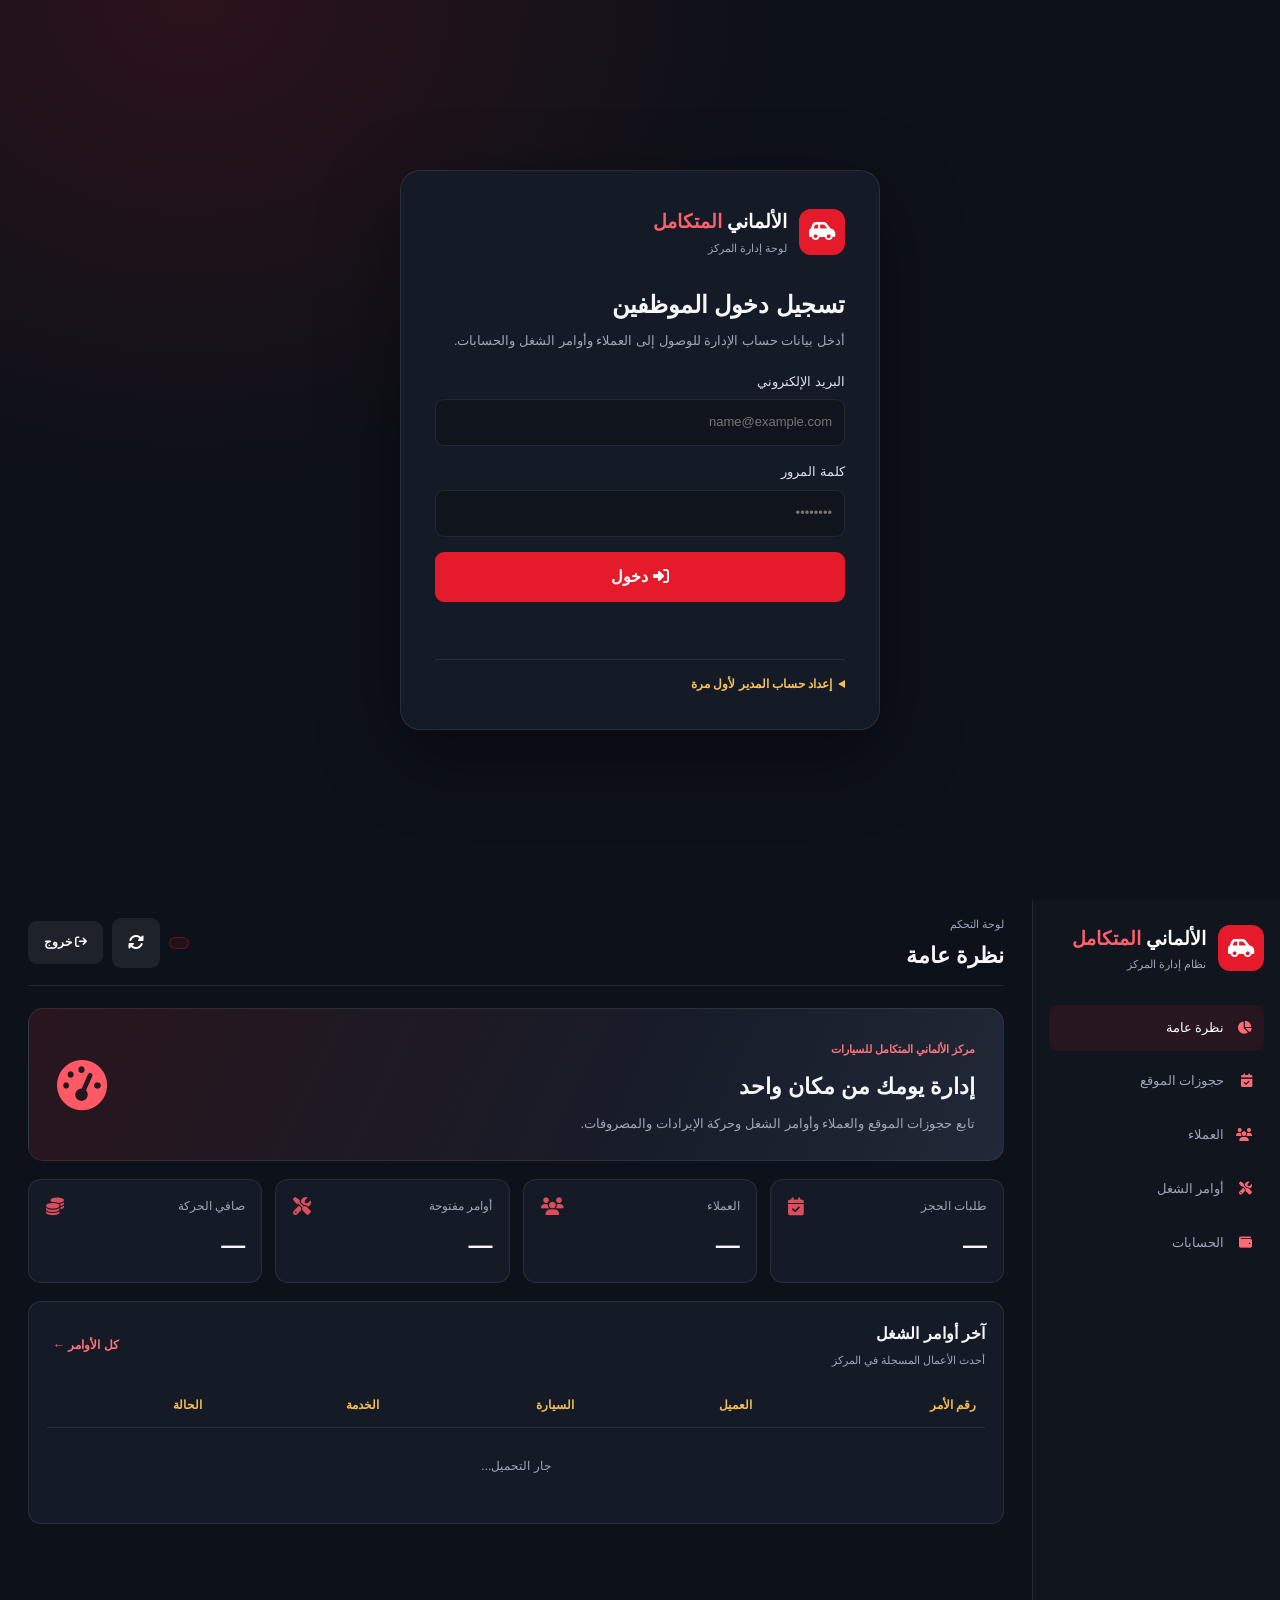
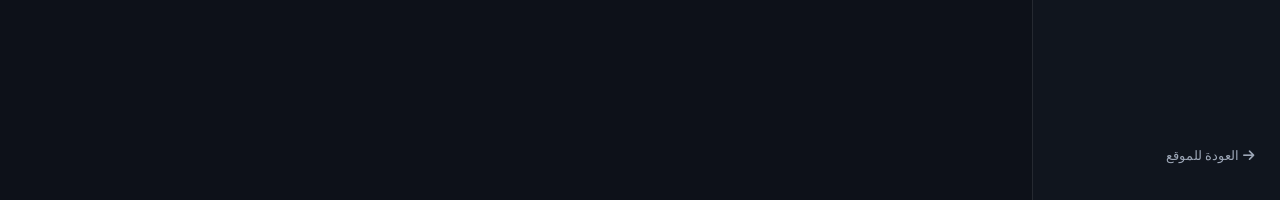
==== admin.html @ 1e9d27cd "Add protected workshop admin dashboard" ====
<!doctype html>
<html lang="ar" dir="rtl">
<head>
<meta charset="utf-8"><meta name="viewport" content="width=device-width,initial-scale=1">
<meta name="theme-color" content="#10131b">
<title>إدارة مركز الألماني المتكامل</title>
<link rel="stylesheet" href="https://cdnjs.cloudflare.com/ajax/libs/font-awesome/6.4.0/css/all.min.css">
<link rel="stylesheet" href="admin.css">
<script src="supabase-config.js"></script>
<script type="module" src="admin.js"></script>
</head>
<body>
<section id="loginScreen" class="login-shell">
  <div class="login-card">
    <a class="brand" href="index.html"><span class="brand-mark"><i class="fa-solid fa-car-side"></i></span><span>الألماني <b>المتكامل</b><small>لوحة إدارة المركز</small></span></a>
    <h1>تسجيل دخول الموظفين</h1>
    <p class="muted">أدخل بيانات حساب الإدارة للوصول إلى العملاء وأوامر الشغل والحسابات.</p>
    <form id="loginForm">
      <label>البريد الإلكتروني<input id="loginEmail" type="email" autocomplete="username" required placeholder="name@example.com"></label>
      <label>كلمة المرور<input id="loginPassword" type="password" autocomplete="current-password" required placeholder="••••••••"></label>
      <button class="primary-button" type="submit"><i class="fa-solid fa-right-to-bracket"></i> دخول</button>
    </form>
    <p id="loginMessage" class="message" role="status"></p>
    <details class="setup-help"><summary>إعداد حساب المدير لأول مرة</summary><p>من لوحة Supabase افتح Authentication ثم Users وأنشئ حسابًا بالبريد وكلمة مرور. افتح المستخدم، وأضف في <b>App Metadata</b> القيمة <code>{"role":"admin"}</code>، ثم سجّل الدخول هنا. لا تضف الصلاحية في User Metadata.</p><a href="https://supabase.com/dashboard/project/yggipahasesvuhqqojgs/auth/users" target="_blank" rel="noopener">فتح إدارة المستخدمين في Supabase</a></details>
  </div>
</section>
<div id="adminApp" class="admin-layout" hidden>
  <aside class="sidebar">
    <a class="brand" href="index.html"><span class="brand-mark"><i class="fa-solid fa-car-side"></i></span><span>الألماني <b>المتكامل</b><small>نظام إدارة المركز</small></span></a>
    <nav id="sideNav">
      <button class="nav-item active" data-view="dashboard"><i class="fa-solid fa-chart-pie"></i> نظرة عامة</button>
      <button class="nav-item" data-view="bookings"><i class="fa-solid fa-calendar-check"></i> حجوزات الموقع</button>
      <button class="nav-item" data-view="customers"><i class="fa-solid fa-users"></i> العملاء</button>
      <button class="nav-item" data-view="workorders"><i class="fa-solid fa-screwdriver-wrench"></i> أوامر الشغل</button>
      <button class="nav-item" data-view="accounts" id="accountsNav"><i class="fa-solid fa-wallet"></i> الحسابات</button>
    </nav>
    <a class="back-site" href="index.html"><i class="fa-solid fa-arrow-right"></i> العودة للموقع</a>
  </aside>
  <main class="main-area">
    <header class="topbar"><div><small>لوحة التحكم</small><h1 id="viewTitle">نظرة عامة</h1></div><div class="user-tools"><span id="roleBadge" class="role-badge"></span><button id="refreshButton" class="icon-button" title="تحديث البيانات"><i class="fa-solid fa-rotate"></i></button><button id="logoutButton" class="logout-button"><i class="fa-solid fa-arrow-right-from-bracket"></i> خروج</button></div></header>
    <div id="appMessage" class="app-message" role="status"></div>
    <section class="view active" id="view-dashboard">
      <div class="welcome-panel"><div><span class="eyebrow">مركز الألماني المتكامل للسيارات</span><h2>إدارة يومك من مكان واحد</h2><p>تابع حجوزات الموقع والعملاء وأوامر الشغل وحركة الإيرادات والمصروفات.</p></div><i class="fa-solid fa-gauge-high"></i></div>
      <div class="stats-grid">
        <article class="stat-card"><span>طلبات الحجز</span><strong id="statBookings">—</strong><i class="fa-solid fa-calendar-check"></i></article>
        <article class="stat-card"><span>العملاء</span><strong id="statCustomers">—</strong><i class="fa-solid fa-users"></i></article>
        <article class="stat-card"><span>أوامر مفتوحة</span><strong id="statOrders">—</strong><i class="fa-solid fa-screwdriver-wrench"></i></article>
        <article class="stat-card" id="financeStat"><span>صافي الحركة</span><strong id="statBalance">—</strong><i class="fa-solid fa-coins"></i></article>
      </div>
      <div class="panel"><div class="panel-heading"><div><h2>آخر أوامر الشغل</h2><p>أحدث الأعمال المسجلة في المركز</p></div><button class="text-button" data-go="workorders">كل الأوامر ←</button></div><div class="table-wrap"><table><thead><tr><th>رقم الأمر</th><th>العميل</th><th>السيارة</th><th>الخدمة</th><th>الحالة</th></tr></thead><tbody id="recentOrders"><tr><td colspan="5" class="empty">جار التحميل...</td></tr></tbody></table></div></div>
    </section>
    <section class="view" id="view-bookings">
      <div class="panel"><div class="panel-heading"><div><h2>حجوزات الموقع</h2><p>طلبات العملاء وأرقامهم المرجعية</p></div></div><div class="table-wrap"><table><thead><tr><th>المرجع</th><th>العميل</th><th>الهاتف</th><th>السيارة والخدمة</th><th>تاريخ الطلب</th><th>الحالة</th><th>إجراء</th></tr></thead><tbody id="bookingsTable"><tr><td colspan="7" class="empty">جار التحميل...</td></tr></tbody></table></div></div>
    </section>
    <section class="view" id="view-customers">
      <div class="panel form-panel"><div class="panel-heading"><div><h2 id="customerFormTitle">إضافة عميل</h2><p>تُحفظ بيانات العملاء في قاعدة بيانات المركز</p></div></div><form id="customerForm" class="form-grid"><input id="customerId" type="hidden"><label>اسم العميل<input id="customerName" required maxlength="120" placeholder="الاسم بالكامل"></label><label>رقم الهاتف<input id="customerPhone" required type="tel" maxlength="30" placeholder="01xxxxxxxxx"></label><label class="wide">البريد الإلكتروني (اختياري)<input id="customerEmail" type="email" maxlength="160" placeholder="name@example.com"></label><label class="wide">ملاحظات<textarea id="customerNotes" rows="3" maxlength="1000" placeholder="ملاحظات عن العميل"></textarea></label><div class="form-actions wide"><button class="primary-button" type="submit" id="saveCustomer">حفظ العميل</button><button class="secondary-button" type="button" id="cancelCustomerEdit" hidden>إلغاء التعديل</button></div></form></div>
      <div class="panel"><div class="panel-heading"><div><h2>سجل العملاء</h2><p id="customerCount">—</p></div><input class="search-input" id="customerSearch" placeholder="ابحث بالاسم أو الهاتف"></div><div class="table-wrap"><table><thead><tr><th>الاسم</th><th>الهاتف</th><th>البريد الإلكتروني</th><th>تاريخ الإضافة</th><th></th></tr></thead><tbody id="customersTable"><tr><td colspan="5" class="empty">جار التحميل...</td></tr></tbody></table></div></div>
    </section>
    <section class="view" id="view-workorders">
      <div class="panel form-panel"><div class="panel-heading"><div><h2>إنشاء أمر شغل</h2><p>سجل السيارة والخدمة والتكلفة التقديرية</p></div></div><form id="orderForm" class="form-grid"><label>العميل<select id="orderCustomer" required><option value="">اختر العميل</option></select></label><label>نوع الخدمة<input id="orderService" required maxlength="100" placeholder="مثال: سمكرة ورش"></label><label>نوع وموديل السيارة<input id="orderCar" required maxlength="120" placeholder="الماركة والموديل"></label><label>رقم اللوحة (اختياري)<input id="orderPlate" maxlength="40"></label><label>الحالة<select id="orderStatus"><option value="open">مفتوح</option><option value="diagnosing">قيد الفحص</option><option value="waiting_parts">بانتظار قطع غيار</option><option value="in_progress">قيد التنفيذ</option><option value="ready">جاهز للتسليم</option></select></label><label>موعد التسليم المتوقع<input id="orderPromise" type="date"></label><label>تكلفة العمالة التقديرية (ج.م)<input id="orderLabor" type="number" min="0" step="0.01" value="0"></label><label>تكلفة قطع الغيار التقديرية (ج.م)<input id="orderParts" type="number" min="0" step="0.01" value="0"></label><label class="wide">وصف العطل أو الأعمال المطلوبة<textarea id="orderDescription" rows="3" required maxlength="2000"></textarea></label><div class="form-actions wide"><button class="primary-button" type="submit">إنشاء أمر الشغل</button></div></form></div>
      <div class="panel"><div class="panel-heading"><div><h2>أوامر الشغل</h2><p>تابع الحالة والتكاليف التقديرية</p></div><select class="filter-select" id="orderFilter"><option value="">كل الحالات</option><option value="open">مفتوح</option><option value="diagnosing">قيد الفحص</option><option value="waiting_parts">بانتظار قطع غيار</option><option value="in_progress">قيد التنفيذ</option><option value="ready">جاهز للتسليم</option><option value="closed">مكتمل</option><option value="cancelled">ملغي</option></select></div><div class="table-wrap"><table><thead><tr><th>رقم الأمر</th><th>العميل</th><th>السيارة</th><th>الخدمة</th><th>الإجمالي التقديري</th><th>الحالة</th></tr></thead><tbody id="ordersTable"><tr><td colspan="6" class="empty">جار التحميل...</td></tr></tbody></table></div></div>
    </section>
    <section class="view" id="view-accounts">
      <div class="stats-grid account-stats"><article class="stat-card"><span>الإيرادات</span><strong id="incomeTotal">0 ج.م</strong><i class="fa-solid fa-arrow-trend-up"></i></article><article class="stat-card"><span>المصروفات</span><strong id="expenseTotal">0 ج.م</strong><i class="fa-solid fa-arrow-trend-down"></i></article><article class="stat-card"><span>الصافي</span><strong id="netTotal">0 ج.م</strong><i class="fa-solid fa-scale-balanced"></i></article></div>
      <div class="panel form-panel"><div class="panel-heading"><div><h2>تسجيل حركة مالية</h2><p>سجل الإيرادات والمصروفات يدويًا</p></div></div><form id="transactionForm" class="form-grid"><label>نوع الحركة<select id="transactionType"><option value="income">إيراد</option><option value="expense">مصروف</option></select></label><label>المبلغ (ج.م)<input id="transactionAmount" type="number" required min="0.01" step="0.01"></label><label>التصنيف<input id="transactionCategory" required maxlength="80" placeholder="مثال: صيانة أو إيجار"></label><label>طريقة الدفع<select id="paymentMethod"><option value="cash">نقدي</option><option value="bank_transfer">تحويل بنكي</option><option value="card">بطاقة</option><option value="other">أخرى</option></select></label><label>ربط بأمر شغل (اختياري)<select id="transactionOrder"><option value="">بدون أمر شغل</option></select></label><label>التاريخ<input id="transactionDate" type="date" required></label><label class="wide">البيان<textarea id="transactionDescription" rows="2" maxlength="1000"></textarea></label><div class="form-actions wide"><button class="primary-button" type="submit">حفظ الحركة</button></div></form></div>
      <div class="panel"><div class="panel-heading"><div><h2>سجل الحسابات</h2><p>الإيرادات والمصروفات المسجلة</p></div></div><div class="table-wrap"><table><thead><tr><th>التاريخ</th><th>النوع</th><th>التصنيف والبيان</th><th>أمر الشغل</th><th>طريقة الدفع</th><th>المبلغ</th></tr></thead><tbody id="transactionsTable"><tr><td colspan="6" class="empty">جار التحميل...</td></tr></tbody></table></div></div>
    </section>
  </main>
</div>
</body></html>
---- admin.css ----
:root{--bg:#0d1119;--panel:#151b26;--panel2:#1b2330;--red:#e51b2b;--text:#f6f7fa;--muted:#9da7b7;--line:#ffffff16;--gold:#f4bd54}*{box-sizing:border-box}body{margin:0;background:var(--bg);color:var(--text);font-family:Tahoma,Arial,sans-serif;line-height:1.75}button,input,select,textarea{font:inherit}button{cursor:pointer}.login-shell{min-height:100vh;display:grid;place-items:center;padding:22px;background:radial-gradient(ellipse at 15% 0%,#e51b2b25,transparent 38%),var(--bg)}.login-card{width:min(480px,100%);background:var(--panel);padding:34px;border:1px solid var(--line);border-radius:20px;box-shadow:0 25px 80px #0006}.brand{display:flex;align-items:center;gap:12px;color:white;text-decoration:none;font-size:19px;font-weight:bold}.brand b{color:#ff606d}.brand small{display:block;color:var(--muted);font-size:11px;font-weight:400}.brand-mark{width:46px;height:46px;display:grid;place-items:center;border-radius:12px;background:var(--red);font-size:21px}.login-card h1{font-size:24px;margin:26px 0 4px}.muted,.panel-heading p{color:var(--muted);font-size:13px;margin:0 0 18px}.login-card form,.form-grid{display:grid;gap:15px}.login-card label,.form-grid label{display:grid;gap:6px;font-size:13px;color:#dce1e9}.login-card input,.form-grid input,.form-grid select,.form-grid textarea,.search-input,.filter-select{width:100%;background:#0f141d;border:1px solid var(--line);border-radius:9px;padding:11px 12px;color:white;outline:none}.login-card input:focus,.form-grid input:focus,.form-grid select:focus,.form-grid textarea:focus{border-color:#e51b2b}.primary-button,.secondary-button,.logout-button,.icon-button{border:0;border-radius:9px;padding:11px 16px;font-weight:700}.primary-button{background:var(--red);color:#fff}.primary-button:hover{background:#c91322}.primary-button:disabled{opacity:.55}.secondary-button,.icon-button{background:#ffffff12;color:#fff}.setup-help{border-top:1px solid var(--line);margin-top:22px;padding-top:14px;color:var(--muted);font-size:12px}.setup-help summary{color:#f5c05b;cursor:pointer;font-weight:bold}.setup-help a{color:#ff717b}.setup-help code{color:#ffe29e;background:#0c1017;padding:3px 5px;border-radius:4px}.message{min-height:22px;color:#ff7d84;font-size:13px}.admin-layout{min-height:100vh;display:grid;grid-template-columns:248px minmax(0,1fr)}.sidebar{position:sticky;top:0;height:100vh;padding:22px 16px;background:#10151e;border-left:1px solid var(--line);display:flex;flex-direction:column;gap:30px}.sidebar nav{display:grid;gap:7px}.nav-item{border:0;text-align:right;background:transparent;color:var(--muted);padding:12px;border-radius:9px;font-size:13px}.nav-item i{width:24px;color:#ff6974}.nav-item:hover,.nav-item.active{background:#e51b2b1c;color:#fff}.back-site{margin-top:auto;color:var(--muted);text-decoration:none;padding:10px;font-size:13px}.main-area{min-width:0;padding:0 28px 50px}.topbar{min-height:86px;display:flex;align-items:center;justify-content:space-between;border-bottom:1px solid var(--line);margin-bottom:22px}.topbar small{color:var(--muted);font-size:11px}.topbar h1{font-size:22px;margin:0}.user-tools{display:flex;align-items:center;gap:9px}.role-badge{font-size:11px;padding:5px 9px;border:1px solid #e51b2b55;background:#e51b2b18;color:#ff7b84;border-radius:20px}.logout-button{background:#ffffff12;color:#fff;font-size:12px}.view{display:none}.view.active{display:block}.welcome-panel{background:linear-gradient(115deg,#29151d,#171d29 65%,#212837);border:1px solid var(--line);border-radius:15px;padding:25px 28px;display:flex;justify-content:space-between;align-items:center;margin-bottom:18px}.welcome-panel h2{font-size:22px;margin:6px 0}.welcome-panel p{color:var(--muted);font-size:13px;margin:0}.welcome-panel>i{font-size:50px;color:#ff5965}.eyebrow{color:#ff737d;font-size:11px;font-weight:bold}.stats-grid{display:grid;grid-template-columns:repeat(4,minmax(0,1fr));gap:13px;margin-bottom:18px}.stat-card{position:relative;overflow:hidden;background:var(--panel);border:1px solid var(--line);border-radius:13px;padding:16px}.stat-card span{display:block;color:var(--muted);font-size:12px}.stat-card strong{display:block;font-size:24px;margin-top:7px;direction:rtl}.stat-card>i{position:absolute;left:17px;top:18px;color:#ff5866;font-size:18px;opacity:.85}.panel{background:var(--panel);border:1px solid var(--line);border-radius:13px;padding:18px;margin-bottom:16px}.panel-heading{display:flex;align-items:center;justify-content:space-between;gap:14px;margin-bottom:13px}.panel-heading h2{font-size:16px;margin:0}.panel-heading p{font-size:11px;margin:3px 0 0}.text-button{border:0;background:transparent;color:#ff737d;font-size:12px;font-weight:bold}.table-wrap{width:100%;overflow:auto}table{width:100%;border-collapse:collapse;min-width:700px;font-size:12px}th,td{text-align:right;padding:11px 9px;border-bottom:1px solid var(--line);vertical-align:middle}th{color:#f4bd54;font-weight:700;white-space:nowrap}td{color:#e0e4eb}tr:last-child td{border-bottom:0}.empty{text-align:center;color:var(--muted);padding:28px}.status-select,.table-action{background:#111720;color:#fff;border:1px solid var(--line);border-radius:7px;padding:6px 8px;font-size:11px}.table-action{color:#ff7b84}.form-panel{padding:20px}.form-grid{grid-template-columns:repeat(2,minmax(0,1fr));gap:13px 15px}.form-grid label{font-size:12px}.form-grid textarea{resize:vertical}.wide{grid-column:1/-1}.form-actions{display:flex;gap:8px}.search-input{max-width:220px}.filter-select{width:auto;min-width:150px}.app-message{display:none;padding:10px 13px;margin-bottom:16px;border-radius:8px;font-size:13px}.app-message.show{display:block}.app-message.error{background:#761c28;color:#ffdbe0}.app-message.success{background:#17402f;color:#d4fbe8}.amount-in{color:#79d9a8;font-weight:bold}.amount-out{color:#ff7b84;font-weight:bold}.account-stats{grid-template-columns:repeat(3,minmax(0,1fr))}.account-stats .stat-card strong{font-size:21px}@media(max-width:1050px){.admin-layout{grid-template-columns:210px minmax(0,1fr)}.main-area{padding-inline:18px}.stats-grid{grid-template-columns:repeat(2,minmax(0,1fr))}}@media(max-width:700px){.admin-layout{display:block}.sidebar{position:static;height:auto;padding:12px 14px;gap:10px;border-left:0;border-bottom:1px solid var(--line)}.sidebar .brand{font-size:16px}.sidebar .brand-mark{width:39px;height:39px}.sidebar nav{display:flex;overflow:auto;gap:5px}.nav-item{white-space:nowrap;padding:8px 10px;font-size:11px}.nav-item i{width:auto;margin-left:5px}.back-site{display:none}.main-area{padding:0 12px 35px}.topbar{min-height:72px;margin-bottom:14px}.topbar h1{font-size:18px}.role-badge{display:none}.logout-button{padding:8px 9px;font-size:11px}.icon-button{padding:8px}.welcome-panel{padding:17px}.welcome-panel h2{font-size:19px}.welcome-panel>i{font-size:35px}.stats-grid{gap:9px}.stat-card{padding:13px}.stat-card strong{font-size:19px}.stat-card>i{font-size:14px;left:12px}.panel{padding:13px}.panel-heading h2{font-size:14px}.panel-heading p{font-size:10px}.form-grid{grid-template-columns:1fr}.wide{grid-column:auto}.search-input{max-width:140px;font-size:11px}.filter-select{min-width:115px;font-size:11px}.account-stats{grid-template-columns:1fr}.account-stats .stat-card strong{font-size:18px}.login-card{padding:24px}.panel-heading{align-items:flex-start}.setup-help p{line-height:2}}
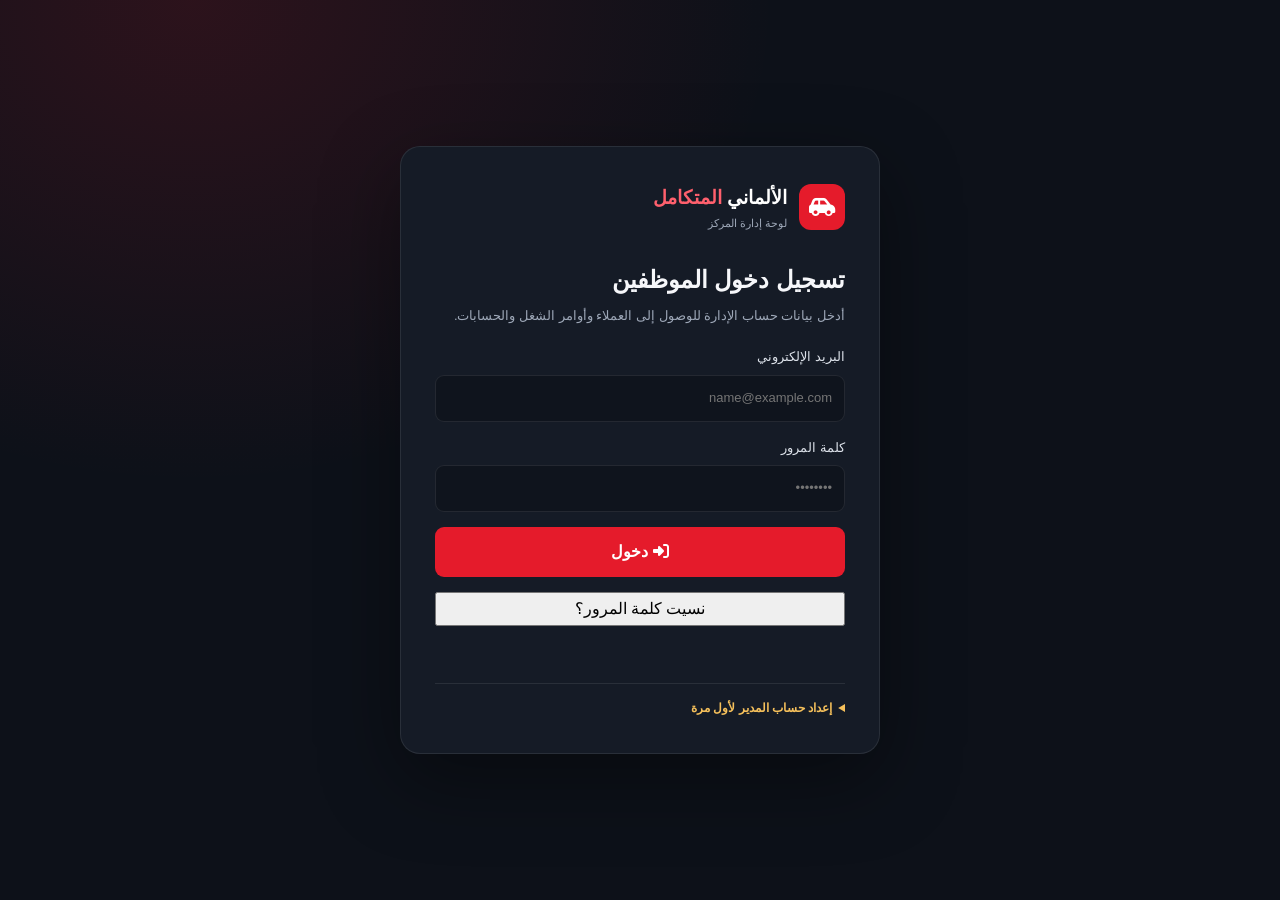
==== commit fbdf4c89: "Add secure password recovery to admin login" ====
--- a/admin.html
+++ b/admin.html
@@ -19,8 +19,29 @@
       <label>البريد الإلكتروني<input id="loginEmail" type="email" autocomplete="username" required placeholder="name@example.com"></label>
       <label>كلمة المرور<input id="loginPassword" type="password" autocomplete="current-password" required placeholder="••••••••"></label>
       <button class="primary-button" type="submit"><i class="fa-solid fa-right-to-bracket"></i> دخول</button>
+      <button id="forgotPasswordButton" class="forgot-button" type="button">نسيت كلمة المرور؟</button>
     </form>
     <p id="loginMessage" class="message" role="status"></p>
+    <section id="resetRequestPanel" hidden>
+      <h2 class="reset-title">استعادة كلمة المرور</h2>
+      <p class="muted">اكتب بريد حسابك وسنرسل رابطًا آمنًا لإعادة تعيينها.</p>
+      <form id="resetRequestForm">
+        <label>البريد الإلكتروني<input id="resetEmail" type="email" autocomplete="username" required placeholder="name@example.com"></label>
+        <button class="primary-button" type="submit">إرسال رابط الاستعادة</button>
+        <button class="forgot-button" id="backToLoginButton" type="button">العودة لتسجيل الدخول</button>
+      </form>
+      <p id="resetRequestMessage" class="message" role="status"></p>
+    </section>
+    <section id="changePasswordPanel" hidden>
+      <h2 class="reset-title">تعيين كلمة مرور جديدة</h2>
+      <p class="muted">أنشئ كلمة مرور جديدة لا تقل عن 8 أحرف.</p>
+      <form id="changePasswordForm">
+        <label>كلمة المرور الجديدة<input id="newPassword" type="password" autocomplete="new-password" minlength="8" required></label>
+        <label>تأكيد كلمة المرور<input id="confirmPassword" type="password" autocomplete="new-password" minlength="8" required></label>
+        <button class="primary-button" type="submit">حفظ كلمة المرور</button>
+      </form>
+      <p id="changePasswordMessage" class="message" role="status"></p>
+    </section>
     <details class="setup-help"><summary>إعداد حساب المدير لأول مرة</summary><p>من لوحة Supabase افتح Authentication ثم Users وأنشئ حسابًا بالبريد وكلمة مرور. افتح المستخدم، وأضف في <b>App Metadata</b> القيمة <code>{"role":"admin"}</code>، ثم سجّل الدخول هنا. لا تضف الصلاحية في User Metadata.</p><a href="https://supabase.com/dashboard/project/yggipahasesvuhqqojgs/auth/users" target="_blank" rel="noopener">فتح إدارة المستخدمين في Supabase</a></details>
   </div>
 </section>
@@ -67,4 +88,5 @@
     </section>
   </main>
 </div>
-</body></html>+</body></html>
+
--- a/admin.css
+++ b/admin.css
@@ -1 +1 @@
-:root{--bg:#0d1119;--panel:#151b26;--panel2:#1b2330;--red:#e51b2b;--text:#f6f7fa;--muted:#9da7b7;--line:#ffffff16;--gold:#f4bd54}*{box-sizing:border-box}body{margin:0;background:var(--bg);color:var(--text);font-family:Tahoma,Arial,sans-serif;line-height:1.75}button,input,select,textarea{font:inherit}button{cursor:pointer}.login-shell{min-height:100vh;display:grid;place-items:center;padding:22px;background:radial-gradient(ellipse at 15% 0%,#e51b2b25,transparent 38%),var(--bg)}.login-card{width:min(480px,100%);background:var(--panel);padding:34px;border:1px solid var(--line);border-radius:20px;box-shadow:0 25px 80px #0006}.brand{display:flex;align-items:center;gap:12px;color:white;text-decoration:none;font-size:19px;font-weight:bold}.brand b{color:#ff606d}.brand small{display:block;color:var(--muted);font-size:11px;font-weight:400}.brand-mark{width:46px;height:46px;display:grid;place-items:center;border-radius:12px;background:var(--red);font-size:21px}.login-card h1{font-size:24px;margin:26px 0 4px}.muted,.panel-heading p{color:var(--muted);font-size:13px;margin:0 0 18px}.login-card form,.form-grid{display:grid;gap:15px}.login-card label,.form-grid label{display:grid;gap:6px;font-size:13px;color:#dce1e9}.login-card input,.form-grid input,.form-grid select,.form-grid textarea,.search-input,.filter-select{width:100%;background:#0f141d;border:1px solid var(--line);border-radius:9px;padding:11px 12px;color:white;outline:none}.login-card input:focus,.form-grid input:focus,.form-grid select:focus,.form-grid textarea:focus{border-color:#e51b2b}.primary-button,.secondary-button,.logout-button,.icon-button{border:0;border-radius:9px;padding:11px 16px;font-weight:700}.primary-button{background:var(--red);color:#fff}.primary-button:hover{background:#c91322}.primary-button:disabled{opacity:.55}.secondary-button,.icon-button{background:#ffffff12;color:#fff}.setup-help{border-top:1px solid var(--line);margin-top:22px;padding-top:14px;color:var(--muted);font-size:12px}.setup-help summary{color:#f5c05b;cursor:pointer;font-weight:bold}.setup-help a{color:#ff717b}.setup-help code{color:#ffe29e;background:#0c1017;padding:3px 5px;border-radius:4px}.message{min-height:22px;color:#ff7d84;font-size:13px}.admin-layout{min-height:100vh;display:grid;grid-template-columns:248px minmax(0,1fr)}.sidebar{position:sticky;top:0;height:100vh;padding:22px 16px;background:#10151e;border-left:1px solid var(--line);display:flex;flex-direction:column;gap:30px}.sidebar nav{display:grid;gap:7px}.nav-item{border:0;text-align:right;background:transparent;color:var(--muted);padding:12px;border-radius:9px;font-size:13px}.nav-item i{width:24px;color:#ff6974}.nav-item:hover,.nav-item.active{background:#e51b2b1c;color:#fff}.back-site{margin-top:auto;color:var(--muted);text-decoration:none;padding:10px;font-size:13px}.main-area{min-width:0;padding:0 28px 50px}.topbar{min-height:86px;display:flex;align-items:center;justify-content:space-between;border-bottom:1px solid var(--line);margin-bottom:22px}.topbar small{color:var(--muted);font-size:11px}.topbar h1{font-size:22px;margin:0}.user-tools{display:flex;align-items:center;gap:9px}.role-badge{font-size:11px;padding:5px 9px;border:1px solid #e51b2b55;background:#e51b2b18;color:#ff7b84;border-radius:20px}.logout-button{background:#ffffff12;color:#fff;font-size:12px}.view{display:none}.view.active{display:block}.welcome-panel{background:linear-gradient(115deg,#29151d,#171d29 65%,#212837);border:1px solid var(--line);border-radius:15px;padding:25px 28px;display:flex;justify-content:space-between;align-items:center;margin-bottom:18px}.welcome-panel h2{font-size:22px;margin:6px 0}.welcome-panel p{color:var(--muted);font-size:13px;margin:0}.welcome-panel>i{font-size:50px;color:#ff5965}.eyebrow{color:#ff737d;font-size:11px;font-weight:bold}.stats-grid{display:grid;grid-template-columns:repeat(4,minmax(0,1fr));gap:13px;margin-bottom:18px}.stat-card{position:relative;overflow:hidden;background:var(--panel);border:1px solid var(--line);border-radius:13px;padding:16px}.stat-card span{display:block;color:var(--muted);font-size:12px}.stat-card strong{display:block;font-size:24px;margin-top:7px;direction:rtl}.stat-card>i{position:absolute;left:17px;top:18px;color:#ff5866;font-size:18px;opacity:.85}.panel{background:var(--panel);border:1px solid var(--line);border-radius:13px;padding:18px;margin-bottom:16px}.panel-heading{display:flex;align-items:center;justify-content:space-between;gap:14px;margin-bottom:13px}.panel-heading h2{font-size:16px;margin:0}.panel-heading p{font-size:11px;margin:3px 0 0}.text-button{border:0;background:transparent;color:#ff737d;font-size:12px;font-weight:bold}.table-wrap{width:100%;overflow:auto}table{width:100%;border-collapse:collapse;min-width:700px;font-size:12px}th,td{text-align:right;padding:11px 9px;border-bottom:1px solid var(--line);vertical-align:middle}th{color:#f4bd54;font-weight:700;white-space:nowrap}td{color:#e0e4eb}tr:last-child td{border-bottom:0}.empty{text-align:center;color:var(--muted);padding:28px}.status-select,.table-action{background:#111720;color:#fff;border:1px solid var(--line);border-radius:7px;padding:6px 8px;font-size:11px}.table-action{color:#ff7b84}.form-panel{padding:20px}.form-grid{grid-template-columns:repeat(2,minmax(0,1fr));gap:13px 15px}.form-grid label{font-size:12px}.form-grid textarea{resize:vertical}.wide{grid-column:1/-1}.form-actions{display:flex;gap:8px}.search-input{max-width:220px}.filter-select{width:auto;min-width:150px}.app-message{display:none;padding:10px 13px;margin-bottom:16px;border-radius:8px;font-size:13px}.app-message.show{display:block}.app-message.error{background:#761c28;color:#ffdbe0}.app-message.success{background:#17402f;color:#d4fbe8}.amount-in{color:#79d9a8;font-weight:bold}.amount-out{color:#ff7b84;font-weight:bold}.account-stats{grid-template-columns:repeat(3,minmax(0,1fr))}.account-stats .stat-card strong{font-size:21px}@media(max-width:1050px){.admin-layout{grid-template-columns:210px minmax(0,1fr)}.main-area{padding-inline:18px}.stats-grid{grid-template-columns:repeat(2,minmax(0,1fr))}}@media(max-width:700px){.admin-layout{display:block}.sidebar{position:static;height:auto;padding:12px 14px;gap:10px;border-left:0;border-bottom:1px solid var(--line)}.sidebar .brand{font-size:16px}.sidebar .brand-mark{width:39px;height:39px}.sidebar nav{display:flex;overflow:auto;gap:5px}.nav-item{white-space:nowrap;padding:8px 10px;font-size:11px}.nav-item i{width:auto;margin-left:5px}.back-site{display:none}.main-area{padding:0 12px 35px}.topbar{min-height:72px;margin-bottom:14px}.topbar h1{font-size:18px}.role-badge{display:none}.logout-button{padding:8px 9px;font-size:11px}.icon-button{padding:8px}.welcome-panel{padding:17px}.welcome-panel h2{font-size:19px}.welcome-panel>i{font-size:35px}.stats-grid{gap:9px}.stat-card{padding:13px}.stat-card strong{font-size:19px}.stat-card>i{font-size:14px;left:12px}.panel{padding:13px}.panel-heading h2{font-size:14px}.panel-heading p{font-size:10px}.form-grid{grid-template-columns:1fr}.wide{grid-column:auto}.search-input{max-width:140px;font-size:11px}.filter-select{min-width:115px;font-size:11px}.account-stats{grid-template-columns:1fr}.account-stats .stat-card strong{font-size:18px}.login-card{padding:24px}.panel-heading{align-items:flex-start}.setup-help p{line-height:2}}+:root{--bg:#0d1119;--panel:#151b26;--panel2:#1b2330;--red:#e51b2b;--text:#f6f7fa;--muted:#9da7b7;--line:#ffffff16;--gold:#f4bd54}*{box-sizing:border-box}[hidden]{display:none!important}body{margin:0;background:var(--bg);color:var(--text);font-family:Tahoma,Arial,sans-serif;line-height:1.75}button,input,select,textarea{font:inherit}button{cursor:pointer}.login-shell{min-height:100vh;display:grid;place-items:center;padding:22px;background:radial-gradient(ellipse at 15% 0%,#e51b2b25,transparent 38%),var(--bg)}.login-card{width:min(480px,100%);background:var(--panel);padding:34px;border:1px solid var(--line);border-radius:20px;box-shadow:0 25px 80px #0006}.brand{display:flex;align-items:center;gap:12px;color:white;text-decoration:none;font-size:19px;font-weight:bold}.brand b{color:#ff606d}.brand small{display:block;color:var(--muted);font-size:11px;font-weight:400}.brand-mark{width:46px;height:46px;display:grid;place-items:center;border-radius:12px;background:var(--red);font-size:21px}.login-card h1{font-size:24px;margin:26px 0 4px}.muted,.panel-heading p{color:var(--muted);font-size:13px;margin:0 0 18px}.login-card form,.form-grid{display:grid;gap:15px}.login-card label,.form-grid label{display:grid;gap:6px;font-size:13px;color:#dce1e9}.login-card input,.form-grid input,.form-grid select,.form-grid textarea,.search-input,.filter-select{width:100%;background:#0f141d;border:1px solid var(--line);border-radius:9px;padding:11px 12px;color:white;outline:none}.login-card input:focus,.form-grid input:focus,.form-grid select:focus,.form-grid textarea:focus{border-color:#e51b2b}.primary-button,.secondary-button,.logout-button,.icon-button{border:0;border-radius:9px;padding:11px 16px;font-weight:700}.primary-button{background:var(--red);color:#fff}.primary-button:hover{background:#c91322}.primary-button:disabled{opacity:.55}.secondary-button,.icon-button{background:#ffffff12;color:#fff}.setup-help{border-top:1px solid var(--line);margin-top:22px;padding-top:14px;color:var(--muted);font-size:12px}.setup-help summary{color:#f5c05b;cursor:pointer;font-weight:bold}.setup-help a{color:#ff717b}.setup-help code{color:#ffe29e;background:#0c1017;padding:3px 5px;border-radius:4px}.message{min-height:22px;color:#ff7d84;font-size:13px}.admin-layout{min-height:100vh;display:grid;grid-template-columns:248px minmax(0,1fr)}.sidebar{position:sticky;top:0;height:100vh;padding:22px 16px;background:#10151e;border-left:1px solid var(--line);display:flex;flex-direction:column;gap:30px}.sidebar nav{display:grid;gap:7px}.nav-item{border:0;text-align:right;background:transparent;color:var(--muted);padding:12px;border-radius:9px;font-size:13px}.nav-item i{width:24px;color:#ff6974}.nav-item:hover,.nav-item.active{background:#e51b2b1c;color:#fff}.back-site{margin-top:auto;color:var(--muted);text-decoration:none;padding:10px;font-size:13px}.main-area{min-width:0;padding:0 28px 50px}.topbar{min-height:86px;display:flex;align-items:center;justify-content:space-between;border-bottom:1px solid var(--line);margin-bottom:22px}.topbar small{color:var(--muted);font-size:11px}.topbar h1{font-size:22px;margin:0}.user-tools{display:flex;align-items:center;gap:9px}.role-badge{font-size:11px;padding:5px 9px;border:1px solid #e51b2b55;background:#e51b2b18;color:#ff7b84;border-radius:20px}.logout-button{background:#ffffff12;color:#fff;font-size:12px}.view{display:none}.view.active{display:block}.welcome-panel{background:linear-gradient(115deg,#29151d,#171d29 65%,#212837);border:1px solid var(--line);border-radius:15px;padding:25px 28px;display:flex;justify-content:space-between;align-items:center;margin-bottom:18px}.welcome-panel h2{font-size:22px;margin:6px 0}.welcome-panel p{color:var(--muted);font-size:13px;margin:0}.welcome-panel>i{font-size:50px;color:#ff5965}.eyebrow{color:#ff737d;font-size:11px;font-weight:bold}.stats-grid{display:grid;grid-template-columns:repeat(4,minmax(0,1fr));gap:13px;margin-bottom:18px}.stat-card{position:relative;overflow:hidden;background:var(--panel);border:1px solid var(--line);border-radius:13px;padding:16px}.stat-card span{display:block;color:var(--muted);font-size:12px}.stat-card strong{display:block;font-size:24px;margin-top:7px;direction:rtl}.stat-card>i{position:absolute;left:17px;top:18px;color:#ff5866;font-size:18px;opacity:.85}.panel{background:var(--panel);border:1px solid var(--line);border-radius:13px;padding:18px;margin-bottom:16px}.panel-heading{display:flex;align-items:center;justify-content:space-between;gap:14px;margin-bottom:13px}.panel-heading h2{font-size:16px;margin:0}.panel-heading p{font-size:11px;margin:3px 0 0}.text-button{border:0;background:transparent;color:#ff737d;font-size:12px;font-weight:bold}.table-wrap{width:100%;overflow:auto}table{width:100%;border-collapse:collapse;min-width:700px;font-size:12px}th,td{text-align:right;padding:11px 9px;border-bottom:1px solid var(--line);vertical-align:middle}th{color:#f4bd54;font-weight:700;white-space:nowrap}td{color:#e0e4eb}tr:last-child td{border-bottom:0}.empty{text-align:center;color:var(--muted);padding:28px}.status-select,.table-action{background:#111720;color:#fff;border:1px solid var(--line);border-radius:7px;padding:6px 8px;font-size:11px}.table-action{color:#ff7b84}.form-panel{padding:20px}.form-grid{grid-template-columns:repeat(2,minmax(0,1fr));gap:13px 15px}.form-grid label{font-size:12px}.form-grid textarea{resize:vertical}.wide{grid-column:1/-1}.form-actions{display:flex;gap:8px}.search-input{max-width:220px}.filter-select{width:auto;min-width:150px}.app-message{display:none;padding:10px 13px;margin-bottom:16px;border-radius:8px;font-size:13px}.app-message.show{display:block}.app-message.error{background:#761c28;color:#ffdbe0}.app-message.success{background:#17402f;color:#d4fbe8}.amount-in{color:#79d9a8;font-weight:bold}.amount-out{color:#ff7b84;font-weight:bold}.account-stats{grid-template-columns:repeat(3,minmax(0,1fr))}.account-stats .stat-card strong{font-size:21px}@media(max-width:1050px){.admin-layout{grid-template-columns:210px minmax(0,1fr)}.main-area{padding-inline:18px}.stats-grid{grid-template-columns:repeat(2,minmax(0,1fr))}}@media(max-width:700px){.admin-layout{display:block}.sidebar{position:static;height:auto;padding:12px 14px;gap:10px;border-left:0;border-bottom:1px solid var(--line)}.sidebar .brand{font-size:16px}.sidebar .brand-mark{width:39px;height:39px}.sidebar nav{display:flex;overflow:auto;gap:5px}.nav-item{white-space:nowrap;padding:8px 10px;font-size:11px}.nav-item i{width:auto;margin-left:5px}.back-site{display:none}.main-area{padding:0 12px 35px}.topbar{min-height:72px;margin-bottom:14px}.topbar h1{font-size:18px}.role-badge{display:none}.logout-button{padding:8px 9px;font-size:11px}.icon-button{padding:8px}.welcome-panel{padding:17px}.welcome-panel h2{font-size:19px}.welcome-panel>i{font-size:35px}.stats-grid{gap:9px}.stat-card{padding:13px}.stat-card strong{font-size:19px}.stat-card>i{font-size:14px;left:12px}.panel{padding:13px}.panel-heading h2{font-size:14px}.panel-heading p{font-size:10px}.form-grid{grid-template-columns:1fr}.wide{grid-column:auto}.search-input{max-width:140px;font-size:11px}.filter-select{min-width:115px;font-size:11px}.account-stats{grid-template-columns:1fr}.account-stats .stat-card strong{font-size:18px}.login-card{padding:24px}.panel-heading{align-items:flex-start}.setup-help p{line-height:2}}
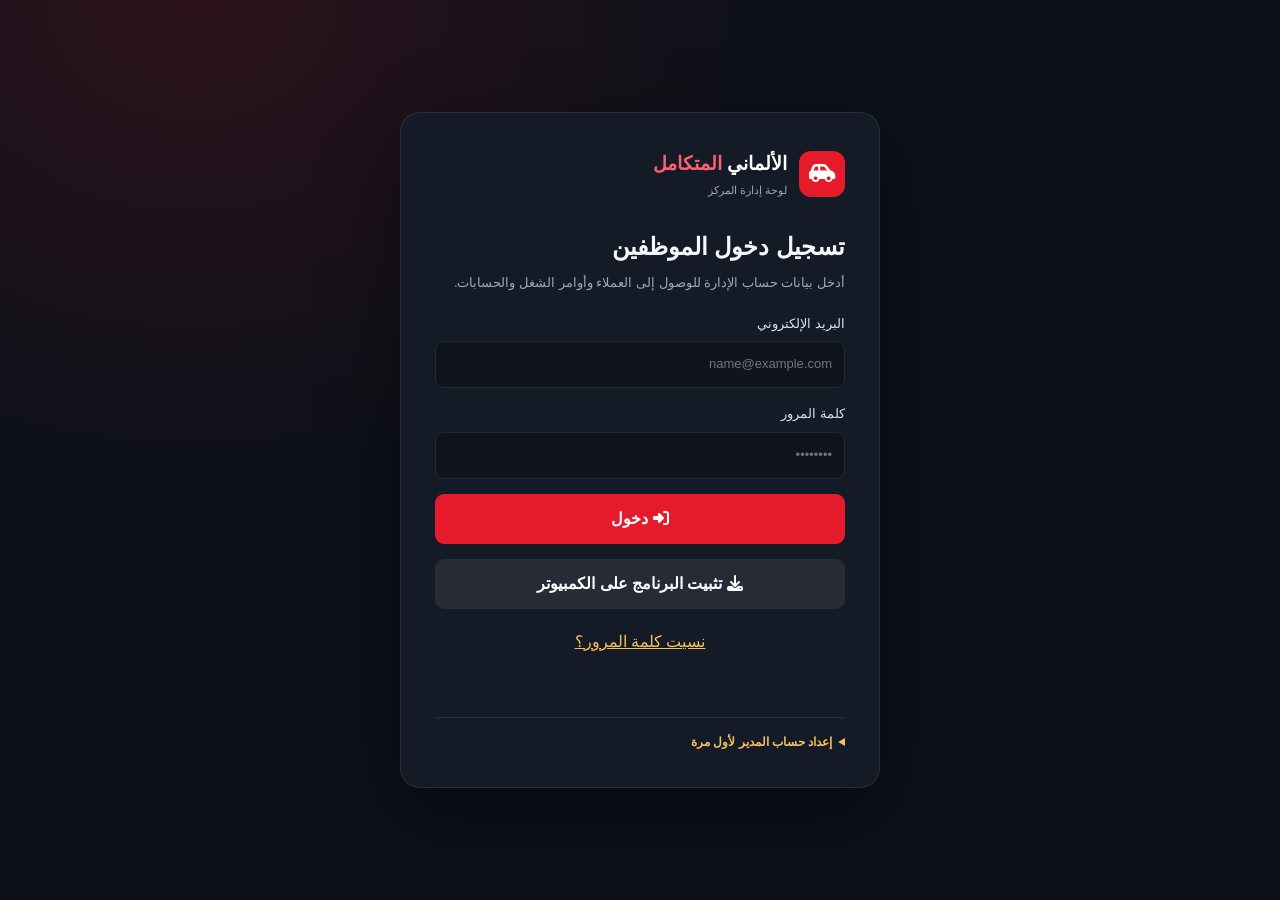
==== commit b169e7c3: "Make management dashboard installable on desktop" ====
--- a/admin.html
+++ b/admin.html
@@ -3,10 +3,14 @@
 <head>
 <meta charset="utf-8"><meta name="viewport" content="width=device-width,initial-scale=1">
 <meta name="theme-color" content="#10131b">
+<meta name="description" content="برنامج إدارة عملاء ومواعيد وأوامر شغل وحسابات مركز الألماني المتكامل">
+<link rel="manifest" href="admin-manifest.json">
+<link rel="icon" href="icons/app-192.png" type="image/png">
 <title>إدارة مركز الألماني المتكامل</title>
 <link rel="stylesheet" href="https://cdnjs.cloudflare.com/ajax/libs/font-awesome/6.4.0/css/all.min.css">
 <link rel="stylesheet" href="admin.css">
 <script src="supabase-config.js"></script>
+<script src="admin-install.js" defer></script>
 <script type="module" src="admin.js"></script>
 </head>
 <body>
@@ -19,6 +23,7 @@
       <label>البريد الإلكتروني<input id="loginEmail" type="email" autocomplete="username" required placeholder="name@example.com"></label>
       <label>كلمة المرور<input id="loginPassword" type="password" autocomplete="current-password" required placeholder="••••••••"></label>
       <button class="primary-button" type="submit"><i class="fa-solid fa-right-to-bracket"></i> دخول</button>
+      <button id="installDesktopApp" class="secondary-button install-button" type="button"><i class="fa-solid fa-download"></i> تثبيت البرنامج على الكمبيوتر</button>
       <button id="forgotPasswordButton" class="forgot-button" type="button">نسيت كلمة المرور؟</button>
     </form>
     <p id="loginMessage" class="message" role="status"></p>
--- a/admin.css
+++ b/admin.css
@@ -1 +1,2 @@
-:root{--bg:#0d1119;--panel:#151b26;--panel2:#1b2330;--red:#e51b2b;--text:#f6f7fa;--muted:#9da7b7;--line:#ffffff16;--gold:#f4bd54}*{box-sizing:border-box}[hidden]{display:none!important}body{margin:0;background:var(--bg);color:var(--text);font-family:Tahoma,Arial,sans-serif;line-height:1.75}button,input,select,textarea{font:inherit}button{cursor:pointer}.login-shell{min-height:100vh;display:grid;place-items:center;padding:22px;background:radial-gradient(ellipse at 15% 0%,#e51b2b25,transparent 38%),var(--bg)}.login-card{width:min(480px,100%);background:var(--panel);padding:34px;border:1px solid var(--line);border-radius:20px;box-shadow:0 25px 80px #0006}.brand{display:flex;align-items:center;gap:12px;color:white;text-decoration:none;font-size:19px;font-weight:bold}.brand b{color:#ff606d}.brand small{display:block;color:var(--muted);font-size:11px;font-weight:400}.brand-mark{width:46px;height:46px;display:grid;place-items:center;border-radius:12px;background:var(--red);font-size:21px}.login-card h1{font-size:24px;margin:26px 0 4px}.muted,.panel-heading p{color:var(--muted);font-size:13px;margin:0 0 18px}.login-card form,.form-grid{display:grid;gap:15px}.login-card label,.form-grid label{display:grid;gap:6px;font-size:13px;color:#dce1e9}.login-card input,.form-grid input,.form-grid select,.form-grid textarea,.search-input,.filter-select{width:100%;background:#0f141d;border:1px solid var(--line);border-radius:9px;padding:11px 12px;color:white;outline:none}.login-card input:focus,.form-grid input:focus,.form-grid select:focus,.form-grid textarea:focus{border-color:#e51b2b}.primary-button,.secondary-button,.logout-button,.icon-button{border:0;border-radius:9px;padding:11px 16px;font-weight:700}.primary-button{background:var(--red);color:#fff}.primary-button:hover{background:#c91322}.primary-button:disabled{opacity:.55}.secondary-button,.icon-button{background:#ffffff12;color:#fff}.setup-help{border-top:1px solid var(--line);margin-top:22px;padding-top:14px;color:var(--muted);font-size:12px}.setup-help summary{color:#f5c05b;cursor:pointer;font-weight:bold}.setup-help a{color:#ff717b}.setup-help code{color:#ffe29e;background:#0c1017;padding:3px 5px;border-radius:4px}.message{min-height:22px;color:#ff7d84;font-size:13px}.admin-layout{min-height:100vh;display:grid;grid-template-columns:248px minmax(0,1fr)}.sidebar{position:sticky;top:0;height:100vh;padding:22px 16px;background:#10151e;border-left:1px solid var(--line);display:flex;flex-direction:column;gap:30px}.sidebar nav{display:grid;gap:7px}.nav-item{border:0;text-align:right;background:transparent;color:var(--muted);padding:12px;border-radius:9px;font-size:13px}.nav-item i{width:24px;color:#ff6974}.nav-item:hover,.nav-item.active{background:#e51b2b1c;color:#fff}.back-site{margin-top:auto;color:var(--muted);text-decoration:none;padding:10px;font-size:13px}.main-area{min-width:0;padding:0 28px 50px}.topbar{min-height:86px;display:flex;align-items:center;justify-content:space-between;border-bottom:1px solid var(--line);margin-bottom:22px}.topbar small{color:var(--muted);font-size:11px}.topbar h1{font-size:22px;margin:0}.user-tools{display:flex;align-items:center;gap:9px}.role-badge{font-size:11px;padding:5px 9px;border:1px solid #e51b2b55;background:#e51b2b18;color:#ff7b84;border-radius:20px}.logout-button{background:#ffffff12;color:#fff;font-size:12px}.view{display:none}.view.active{display:block}.welcome-panel{background:linear-gradient(115deg,#29151d,#171d29 65%,#212837);border:1px solid var(--line);border-radius:15px;padding:25px 28px;display:flex;justify-content:space-between;align-items:center;margin-bottom:18px}.welcome-panel h2{font-size:22px;margin:6px 0}.welcome-panel p{color:var(--muted);font-size:13px;margin:0}.welcome-panel>i{font-size:50px;color:#ff5965}.eyebrow{color:#ff737d;font-size:11px;font-weight:bold}.stats-grid{display:grid;grid-template-columns:repeat(4,minmax(0,1fr));gap:13px;margin-bottom:18px}.stat-card{position:relative;overflow:hidden;background:var(--panel);border:1px solid var(--line);border-radius:13px;padding:16px}.stat-card span{display:block;color:var(--muted);font-size:12px}.stat-card strong{display:block;font-size:24px;margin-top:7px;direction:rtl}.stat-card>i{position:absolute;left:17px;top:18px;color:#ff5866;font-size:18px;opacity:.85}.panel{background:var(--panel);border:1px solid var(--line);border-radius:13px;padding:18px;margin-bottom:16px}.panel-heading{display:flex;align-items:center;justify-content:space-between;gap:14px;margin-bottom:13px}.panel-heading h2{font-size:16px;margin:0}.panel-heading p{font-size:11px;margin:3px 0 0}.text-button{border:0;background:transparent;color:#ff737d;font-size:12px;font-weight:bold}.table-wrap{width:100%;overflow:auto}table{width:100%;border-collapse:collapse;min-width:700px;font-size:12px}th,td{text-align:right;padding:11px 9px;border-bottom:1px solid var(--line);vertical-align:middle}th{color:#f4bd54;font-weight:700;white-space:nowrap}td{color:#e0e4eb}tr:last-child td{border-bottom:0}.empty{text-align:center;color:var(--muted);padding:28px}.status-select,.table-action{background:#111720;color:#fff;border:1px solid var(--line);border-radius:7px;padding:6px 8px;font-size:11px}.table-action{color:#ff7b84}.form-panel{padding:20px}.form-grid{grid-template-columns:repeat(2,minmax(0,1fr));gap:13px 15px}.form-grid label{font-size:12px}.form-grid textarea{resize:vertical}.wide{grid-column:1/-1}.form-actions{display:flex;gap:8px}.search-input{max-width:220px}.filter-select{width:auto;min-width:150px}.app-message{display:none;padding:10px 13px;margin-bottom:16px;border-radius:8px;font-size:13px}.app-message.show{display:block}.app-message.error{background:#761c28;color:#ffdbe0}.app-message.success{background:#17402f;color:#d4fbe8}.amount-in{color:#79d9a8;font-weight:bold}.amount-out{color:#ff7b84;font-weight:bold}.account-stats{grid-template-columns:repeat(3,minmax(0,1fr))}.account-stats .stat-card strong{font-size:21px}@media(max-width:1050px){.admin-layout{grid-template-columns:210px minmax(0,1fr)}.main-area{padding-inline:18px}.stats-grid{grid-template-columns:repeat(2,minmax(0,1fr))}}@media(max-width:700px){.admin-layout{display:block}.sidebar{position:static;height:auto;padding:12px 14px;gap:10px;border-left:0;border-bottom:1px solid var(--line)}.sidebar .brand{font-size:16px}.sidebar .brand-mark{width:39px;height:39px}.sidebar nav{display:flex;overflow:auto;gap:5px}.nav-item{white-space:nowrap;padding:8px 10px;font-size:11px}.nav-item i{width:auto;margin-left:5px}.back-site{display:none}.main-area{padding:0 12px 35px}.topbar{min-height:72px;margin-bottom:14px}.topbar h1{font-size:18px}.role-badge{display:none}.logout-button{padding:8px 9px;font-size:11px}.icon-button{padding:8px}.welcome-panel{padding:17px}.welcome-panel h2{font-size:19px}.welcome-panel>i{font-size:35px}.stats-grid{gap:9px}.stat-card{padding:13px}.stat-card strong{font-size:19px}.stat-card>i{font-size:14px;left:12px}.panel{padding:13px}.panel-heading h2{font-size:14px}.panel-heading p{font-size:10px}.form-grid{grid-template-columns:1fr}.wide{grid-column:auto}.search-input{max-width:140px;font-size:11px}.filter-select{min-width:115px;font-size:11px}.account-stats{grid-template-columns:1fr}.account-stats .stat-card strong{font-size:18px}.login-card{padding:24px}.panel-heading{align-items:flex-start}.setup-help p{line-height:2}}+:root{--bg:#0d1119;--panel:#151b26;--panel2:#1b2330;--red:#e51b2b;--text:#f6f7fa;--muted:#9da7b7;--line:#ffffff16;--gold:#f4bd54}*{box-sizing:border-box}[hidden]{display:none!important}body{margin:0;background:var(--bg);color:var(--text);font-family:Tahoma,Arial,sans-serif;line-height:1.75}button,input,select,textarea{font:inherit}button{cursor:pointer}.login-shell{min-height:100vh;display:grid;place-items:center;padding:22px;background:radial-gradient(ellipse at 15% 0%,#e51b2b25,transparent 38%),var(--bg)}.login-card{width:min(480px,100%);background:var(--panel);padding:34px;border:1px solid var(--line);border-radius:20px;box-shadow:0 25px 80px #0006}.brand{display:flex;align-items:center;gap:12px;color:white;text-decoration:none;font-size:19px;font-weight:bold}.brand b{color:#ff606d}.brand small{display:block;color:var(--muted);font-size:11px;font-weight:400}.brand-mark{width:46px;height:46px;display:grid;place-items:center;border-radius:12px;background:var(--red);font-size:21px}.login-card h1{font-size:24px;margin:26px 0 4px}.muted,.panel-heading p{color:var(--muted);font-size:13px;margin:0 0 18px}.login-card form,.form-grid{display:grid;gap:15px}.login-card label,.form-grid label{display:grid;gap:6px;font-size:13px;color:#dce1e9}.login-card input,.form-grid input,.form-grid select,.form-grid textarea,.search-input,.filter-select{width:100%;background:#0f141d;border:1px solid var(--line);border-radius:9px;padding:11px 12px;color:white;outline:none}.login-card input:focus,.form-grid input:focus,.form-grid select:focus,.form-grid textarea:focus{border-color:#e51b2b}.primary-button,.secondary-button,.logout-button,.icon-button{border:0;border-radius:9px;padding:11px 16px;font-weight:700}.primary-button{background:var(--red);color:#fff}.primary-button:hover{background:#c91322}.primary-button:disabled{opacity:.55}.secondary-button,.icon-button{background:#ffffff12;color:#fff}.setup-help{border-top:1px solid var(--line);margin-top:22px;padding-top:14px;color:var(--muted);font-size:12px}.setup-help summary{color:#f5c05b;cursor:pointer;font-weight:bold}.setup-help a{color:#ff717b}.setup-help code{color:#ffe29e;background:#0c1017;padding:3px 5px;border-radius:4px}.message{min-height:22px;color:#ff7d84;font-size:13px}.admin-layout{min-height:100vh;display:grid;grid-template-columns:248px minmax(0,1fr)}.sidebar{position:sticky;top:0;height:100vh;padding:22px 16px;background:#10151e;border-left:1px solid var(--line);display:flex;flex-direction:column;gap:30px}.sidebar nav{display:grid;gap:7px}.nav-item{border:0;text-align:right;background:transparent;color:var(--muted);padding:12px;border-radius:9px;font-size:13px}.nav-item i{width:24px;color:#ff6974}.nav-item:hover,.nav-item.active{background:#e51b2b1c;color:#fff}.back-site{margin-top:auto;color:var(--muted);text-decoration:none;padding:10px;font-size:13px}.main-area{min-width:0;padding:0 28px 50px}.topbar{min-height:86px;display:flex;align-items:center;justify-content:space-between;border-bottom:1px solid var(--line);margin-bottom:22px}.topbar small{color:var(--muted);font-size:11px}.topbar h1{font-size:22px;margin:0}.user-tools{display:flex;align-items:center;gap:9px}.role-badge{font-size:11px;padding:5px 9px;border:1px solid #e51b2b55;background:#e51b2b18;color:#ff7b84;border-radius:20px}.logout-button{background:#ffffff12;color:#fff;font-size:12px}.view{display:none}.view.active{display:block}.welcome-panel{background:linear-gradient(115deg,#29151d,#171d29 65%,#212837);border:1px solid var(--line);border-radius:15px;padding:25px 28px;display:flex;justify-content:space-between;align-items:center;margin-bottom:18px}.welcome-panel h2{font-size:22px;margin:6px 0}.welcome-panel p{color:var(--muted);font-size:13px;margin:0}.welcome-panel>i{font-size:50px;color:#ff5965}.eyebrow{color:#ff737d;font-size:11px;font-weight:bold}.stats-grid{display:grid;grid-template-columns:repeat(4,minmax(0,1fr));gap:13px;margin-bottom:18px}.stat-card{position:relative;overflow:hidden;background:var(--panel);border:1px solid var(--line);border-radius:13px;padding:16px}.stat-card span{display:block;color:var(--muted);font-size:12px}.stat-card strong{display:block;font-size:24px;margin-top:7px;direction:rtl}.stat-card>i{position:absolute;left:17px;top:18px;color:#ff5866;font-size:18px;opacity:.85}.panel{background:var(--panel);border:1px solid var(--line);border-radius:13px;padding:18px;margin-bottom:16px}.panel-heading{display:flex;align-items:center;justify-content:space-between;gap:14px;margin-bottom:13px}.panel-heading h2{font-size:16px;margin:0}.panel-heading p{font-size:11px;margin:3px 0 0}.text-button{border:0;background:transparent;color:#ff737d;font-size:12px;font-weight:bold}.table-wrap{width:100%;overflow:auto}table{width:100%;border-collapse:collapse;min-width:700px;font-size:12px}th,td{text-align:right;padding:11px 9px;border-bottom:1px solid var(--line);vertical-align:middle}th{color:#f4bd54;font-weight:700;white-space:nowrap}td{color:#e0e4eb}tr:last-child td{border-bottom:0}.empty{text-align:center;color:var(--muted);padding:28px}.status-select,.table-action{background:#111720;color:#fff;border:1px solid var(--line);border-radius:7px;padding:6px 8px;font-size:11px}.table-action{color:#ff7b84}.form-panel{padding:20px}.form-grid{grid-template-columns:repeat(2,minmax(0,1fr));gap:13px 15px}.form-grid label{font-size:12px}.form-grid textarea{resize:vertical}.wide{grid-column:1/-1}.form-actions{display:flex;gap:8px}.search-input{max-width:220px}.filter-select{width:auto;min-width:150px}.app-message{display:none;padding:10px 13px;margin-bottom:16px;border-radius:8px;font-size:13px}.app-message.show{display:block}.app-message.error{background:#761c28;color:#ffdbe0}.app-message.success{background:#17402f;color:#d4fbe8}.amount-in{color:#79d9a8;font-weight:bold}.amount-out{color:#ff7b84;font-weight:bold}.account-stats{grid-template-columns:repeat(3,minmax(0,1fr))}.account-stats .stat-card strong{font-size:21px}@media(max-width:1050px){.admin-layout{grid-template-columns:210px minmax(0,1fr)}.main-area{padding-inline:18px}.stats-grid{grid-template-columns:repeat(2,minmax(0,1fr))}}@media(max-width:700px){.admin-layout{display:block}.sidebar{position:static;height:auto;padding:12px 14px;gap:10px;border-left:0;border-bottom:1px solid var(--line)}.sidebar .brand{font-size:16px}.sidebar .brand-mark{width:39px;height:39px}.sidebar nav{display:flex;overflow:auto;gap:5px}.nav-item{white-space:nowrap;padding:8px 10px;font-size:11px}.nav-item i{width:auto;margin-left:5px}.back-site{display:none}.main-area{padding:0 12px 35px}.topbar{min-height:72px;margin-bottom:14px}.topbar h1{font-size:18px}.role-badge{display:none}.logout-button{padding:8px 9px;font-size:11px}.icon-button{padding:8px}.welcome-panel{padding:17px}.welcome-panel h2{font-size:19px}.welcome-panel>i{font-size:35px}.stats-grid{gap:9px}.stat-card{padding:13px}.stat-card strong{font-size:19px}.stat-card>i{font-size:14px;left:12px}.panel{padding:13px}.panel-heading h2{font-size:14px}.panel-heading p{font-size:10px}.form-grid{grid-template-columns:1fr}.wide{grid-column:auto}.search-input{max-width:140px;font-size:11px}.filter-select{min-width:115px;font-size:11px}.account-stats{grid-template-columns:1fr}.account-stats .stat-card strong{font-size:18px}.login-card{padding:24px}.panel-heading{align-items:flex-start}.setup-help p{line-height:2}}.forgot-button{background:transparent;color:#f5c05b;border:0;padding:4px 8px;text-decoration:underline}.forgot-button:hover{color:#fff}.reset-title{font-size:20px;margin:20px 0 4px}.login-card form[hidden]{display:none!important}#resetRequestPanel,#changePasswordPanel{margin-top:14px}
+
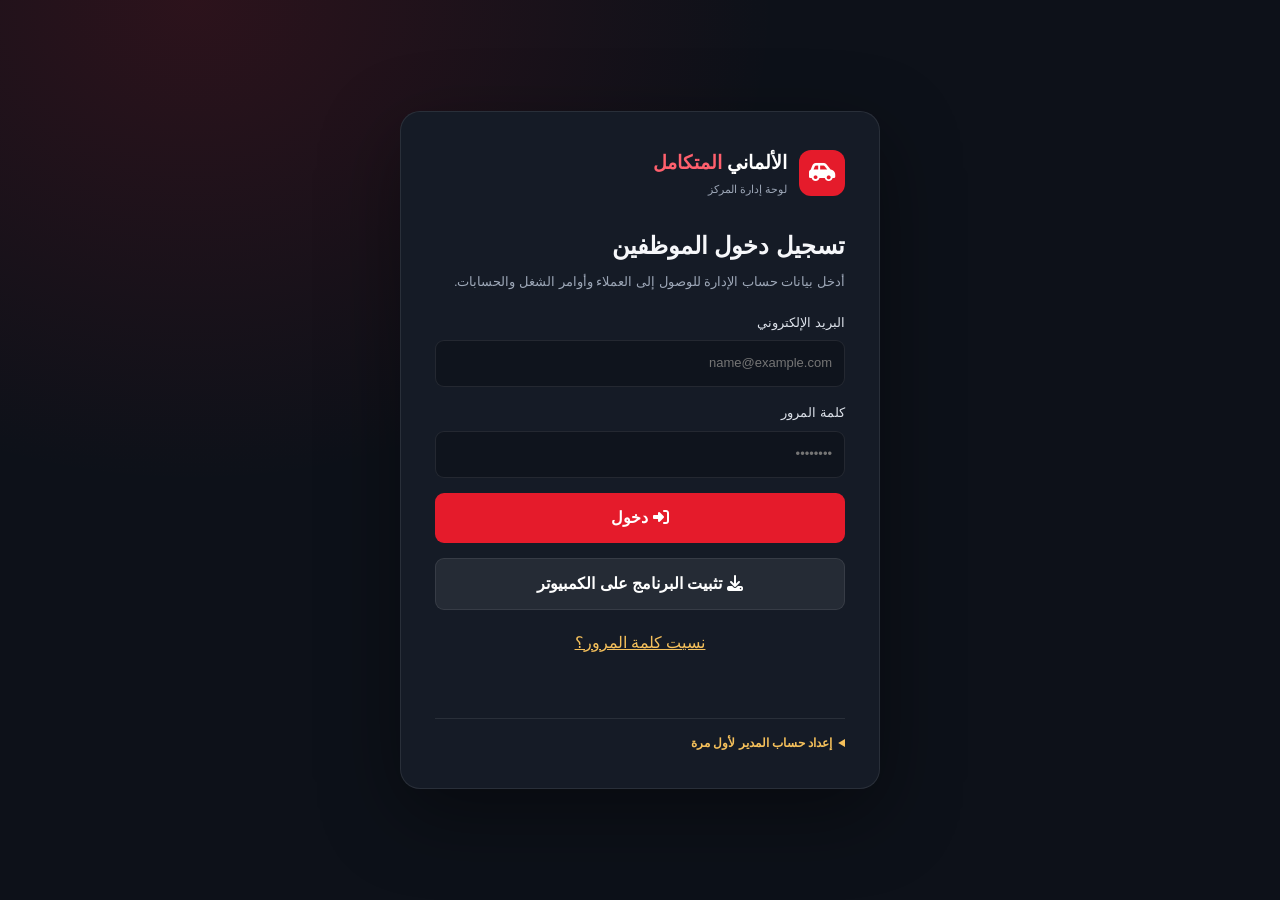
==== commit 2d34bb65: "Add OTP verification step to admin password reset" ====
--- a/admin.html
+++ b/admin.html
@@ -29,13 +29,24 @@
     <p id="loginMessage" class="message" role="status"></p>
     <section id="resetRequestPanel" hidden>
       <h2 class="reset-title">استعادة كلمة المرور</h2>
-      <p class="muted">اكتب بريد حسابك وسنرسل رابطًا آمنًا لإعادة تعيينها.</p>
+      <p class="muted">اكتب بريد حسابك وسنرسل رمز تحقق لمرة واحدة.</p>
       <form id="resetRequestForm">
         <label>البريد الإلكتروني<input id="resetEmail" type="email" autocomplete="username" required placeholder="name@example.com"></label>
-        <button class="primary-button" type="submit">إرسال رابط الاستعادة</button>
+        <button class="primary-button" type="submit">إرسال رمز التحقق</button>
         <button class="forgot-button" id="backToLoginButton" type="button">العودة لتسجيل الدخول</button>
       </form>
       <p id="resetRequestMessage" class="message" role="status"></p>
+    </section>
+    <section id="verifyResetCodePanel" hidden>
+      <h2 class="reset-title">تأكيد رمز الاستعادة</h2>
+      <p class="muted">أدخل الرمز المكوّن من 6 أرقام الذي وصل إلى بريدك الإلكتروني.</p>
+      <form id="verifyResetCodeForm">
+        <label>رمز التحقق<input id="resetCode" type="text" inputmode="numeric" autocomplete="one-time-code" pattern="[0-9]{6}" maxlength="6" required placeholder="123456"></label>
+        <button class="primary-button" type="submit">تأكيد الرمز</button>
+        <button class="forgot-button" id="resendResetCodeButton" type="button">إعادة إرسال الرمز</button>
+        <button class="forgot-button" id="editResetEmailButton" type="button">تعديل البريد الإلكتروني</button>
+      </form>
+      <p id="verifyResetCodeMessage" class="message" role="status"></p>
     </section>
     <section id="changePasswordPanel" hidden>
       <h2 class="reset-title">تعيين كلمة مرور جديدة</h2>
--- a/admin.css
+++ b/admin.css
@@ -1,2 +1,3 @@
 :root{--bg:#0d1119;--panel:#151b26;--panel2:#1b2330;--red:#e51b2b;--text:#f6f7fa;--muted:#9da7b7;--line:#ffffff16;--gold:#f4bd54}*{box-sizing:border-box}[hidden]{display:none!important}body{margin:0;background:var(--bg);color:var(--text);font-family:Tahoma,Arial,sans-serif;line-height:1.75}button,input,select,textarea{font:inherit}button{cursor:pointer}.login-shell{min-height:100vh;display:grid;place-items:center;padding:22px;background:radial-gradient(ellipse at 15% 0%,#e51b2b25,transparent 38%),var(--bg)}.login-card{width:min(480px,100%);background:var(--panel);padding:34px;border:1px solid var(--line);border-radius:20px;box-shadow:0 25px 80px #0006}.brand{display:flex;align-items:center;gap:12px;color:white;text-decoration:none;font-size:19px;font-weight:bold}.brand b{color:#ff606d}.brand small{display:block;color:var(--muted);font-size:11px;font-weight:400}.brand-mark{width:46px;height:46px;display:grid;place-items:center;border-radius:12px;background:var(--red);font-size:21px}.login-card h1{font-size:24px;margin:26px 0 4px}.muted,.panel-heading p{color:var(--muted);font-size:13px;margin:0 0 18px}.login-card form,.form-grid{display:grid;gap:15px}.login-card label,.form-grid label{display:grid;gap:6px;font-size:13px;color:#dce1e9}.login-card input,.form-grid input,.form-grid select,.form-grid textarea,.search-input,.filter-select{width:100%;background:#0f141d;border:1px solid var(--line);border-radius:9px;padding:11px 12px;color:white;outline:none}.login-card input:focus,.form-grid input:focus,.form-grid select:focus,.form-grid textarea:focus{border-color:#e51b2b}.primary-button,.secondary-button,.logout-button,.icon-button{border:0;border-radius:9px;padding:11px 16px;font-weight:700}.primary-button{background:var(--red);color:#fff}.primary-button:hover{background:#c91322}.primary-button:disabled{opacity:.55}.secondary-button,.icon-button{background:#ffffff12;color:#fff}.setup-help{border-top:1px solid var(--line);margin-top:22px;padding-top:14px;color:var(--muted);font-size:12px}.setup-help summary{color:#f5c05b;cursor:pointer;font-weight:bold}.setup-help a{color:#ff717b}.setup-help code{color:#ffe29e;background:#0c1017;padding:3px 5px;border-radius:4px}.message{min-height:22px;color:#ff7d84;font-size:13px}.admin-layout{min-height:100vh;display:grid;grid-template-columns:248px minmax(0,1fr)}.sidebar{position:sticky;top:0;height:100vh;padding:22px 16px;background:#10151e;border-left:1px solid var(--line);display:flex;flex-direction:column;gap:30px}.sidebar nav{display:grid;gap:7px}.nav-item{border:0;text-align:right;background:transparent;color:var(--muted);padding:12px;border-radius:9px;font-size:13px}.nav-item i{width:24px;color:#ff6974}.nav-item:hover,.nav-item.active{background:#e51b2b1c;color:#fff}.back-site{margin-top:auto;color:var(--muted);text-decoration:none;padding:10px;font-size:13px}.main-area{min-width:0;padding:0 28px 50px}.topbar{min-height:86px;display:flex;align-items:center;justify-content:space-between;border-bottom:1px solid var(--line);margin-bottom:22px}.topbar small{color:var(--muted);font-size:11px}.topbar h1{font-size:22px;margin:0}.user-tools{display:flex;align-items:center;gap:9px}.role-badge{font-size:11px;padding:5px 9px;border:1px solid #e51b2b55;background:#e51b2b18;color:#ff7b84;border-radius:20px}.logout-button{background:#ffffff12;color:#fff;font-size:12px}.view{display:none}.view.active{display:block}.welcome-panel{background:linear-gradient(115deg,#29151d,#171d29 65%,#212837);border:1px solid var(--line);border-radius:15px;padding:25px 28px;display:flex;justify-content:space-between;align-items:center;margin-bottom:18px}.welcome-panel h2{font-size:22px;margin:6px 0}.welcome-panel p{color:var(--muted);font-size:13px;margin:0}.welcome-panel>i{font-size:50px;color:#ff5965}.eyebrow{color:#ff737d;font-size:11px;font-weight:bold}.stats-grid{display:grid;grid-template-columns:repeat(4,minmax(0,1fr));gap:13px;margin-bottom:18px}.stat-card{position:relative;overflow:hidden;background:var(--panel);border:1px solid var(--line);border-radius:13px;padding:16px}.stat-card span{display:block;color:var(--muted);font-size:12px}.stat-card strong{display:block;font-size:24px;margin-top:7px;direction:rtl}.stat-card>i{position:absolute;left:17px;top:18px;color:#ff5866;font-size:18px;opacity:.85}.panel{background:var(--panel);border:1px solid var(--line);border-radius:13px;padding:18px;margin-bottom:16px}.panel-heading{display:flex;align-items:center;justify-content:space-between;gap:14px;margin-bottom:13px}.panel-heading h2{font-size:16px;margin:0}.panel-heading p{font-size:11px;margin:3px 0 0}.text-button{border:0;background:transparent;color:#ff737d;font-size:12px;font-weight:bold}.table-wrap{width:100%;overflow:auto}table{width:100%;border-collapse:collapse;min-width:700px;font-size:12px}th,td{text-align:right;padding:11px 9px;border-bottom:1px solid var(--line);vertical-align:middle}th{color:#f4bd54;font-weight:700;white-space:nowrap}td{color:#e0e4eb}tr:last-child td{border-bottom:0}.empty{text-align:center;color:var(--muted);padding:28px}.status-select,.table-action{background:#111720;color:#fff;border:1px solid var(--line);border-radius:7px;padding:6px 8px;font-size:11px}.table-action{color:#ff7b84}.form-panel{padding:20px}.form-grid{grid-template-columns:repeat(2,minmax(0,1fr));gap:13px 15px}.form-grid label{font-size:12px}.form-grid textarea{resize:vertical}.wide{grid-column:1/-1}.form-actions{display:flex;gap:8px}.search-input{max-width:220px}.filter-select{width:auto;min-width:150px}.app-message{display:none;padding:10px 13px;margin-bottom:16px;border-radius:8px;font-size:13px}.app-message.show{display:block}.app-message.error{background:#761c28;color:#ffdbe0}.app-message.success{background:#17402f;color:#d4fbe8}.amount-in{color:#79d9a8;font-weight:bold}.amount-out{color:#ff7b84;font-weight:bold}.account-stats{grid-template-columns:repeat(3,minmax(0,1fr))}.account-stats .stat-card strong{font-size:21px}@media(max-width:1050px){.admin-layout{grid-template-columns:210px minmax(0,1fr)}.main-area{padding-inline:18px}.stats-grid{grid-template-columns:repeat(2,minmax(0,1fr))}}@media(max-width:700px){.admin-layout{display:block}.sidebar{position:static;height:auto;padding:12px 14px;gap:10px;border-left:0;border-bottom:1px solid var(--line)}.sidebar .brand{font-size:16px}.sidebar .brand-mark{width:39px;height:39px}.sidebar nav{display:flex;overflow:auto;gap:5px}.nav-item{white-space:nowrap;padding:8px 10px;font-size:11px}.nav-item i{width:auto;margin-left:5px}.back-site{display:none}.main-area{padding:0 12px 35px}.topbar{min-height:72px;margin-bottom:14px}.topbar h1{font-size:18px}.role-badge{display:none}.logout-button{padding:8px 9px;font-size:11px}.icon-button{padding:8px}.welcome-panel{padding:17px}.welcome-panel h2{font-size:19px}.welcome-panel>i{font-size:35px}.stats-grid{gap:9px}.stat-card{padding:13px}.stat-card strong{font-size:19px}.stat-card>i{font-size:14px;left:12px}.panel{padding:13px}.panel-heading h2{font-size:14px}.panel-heading p{font-size:10px}.form-grid{grid-template-columns:1fr}.wide{grid-column:auto}.search-input{max-width:140px;font-size:11px}.filter-select{min-width:115px;font-size:11px}.account-stats{grid-template-columns:1fr}.account-stats .stat-card strong{font-size:18px}.login-card{padding:24px}.panel-heading{align-items:flex-start}.setup-help p{line-height:2}}.forgot-button{background:transparent;color:#f5c05b;border:0;padding:4px 8px;text-decoration:underline}.forgot-button:hover{color:#fff}.reset-title{font-size:20px;margin:20px 0 4px}.login-card form[hidden]{display:none!important}#resetRequestPanel,#changePasswordPanel{margin-top:14px}
+.install-button{width:100%;background:#ffffff12;color:#fff;border:1px solid var(--line)}.install-button:hover{background:#ffffff20}
 
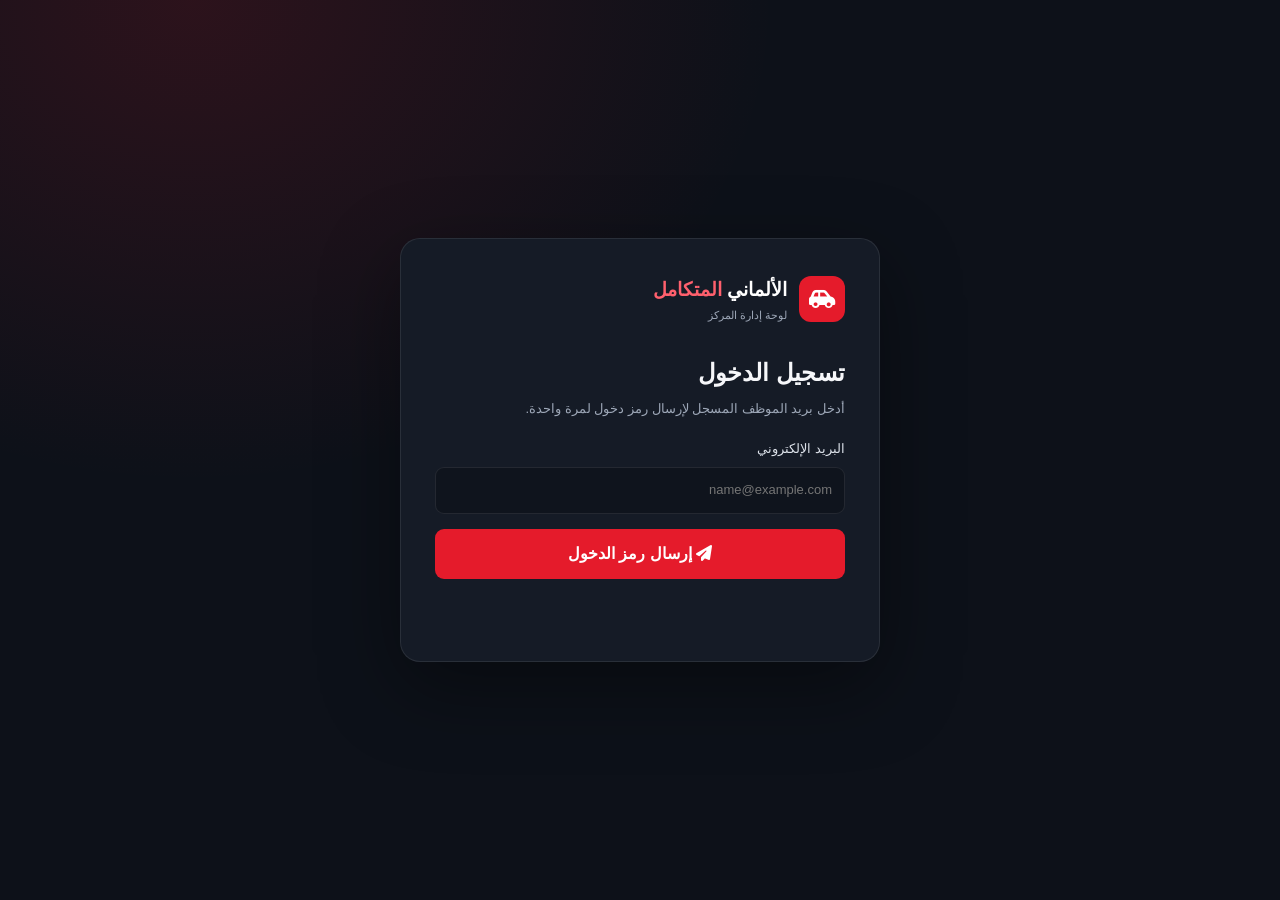
==== commit fccc8cce: "Switch admin login to email OTP" ====
--- a/admin.html
+++ b/admin.html
@@ -17,48 +17,23 @@
 <section id="loginScreen" class="login-shell">
   <div class="login-card">
     <a class="brand" href="index.html"><span class="brand-mark"><i class="fa-solid fa-car-side"></i></span><span>الألماني <b>المتكامل</b><small>لوحة إدارة المركز</small></span></a>
-    <h1>تسجيل دخول الموظفين</h1>
-    <p class="muted">أدخل بيانات حساب الإدارة للوصول إلى العملاء وأوامر الشغل والحسابات.</p>
+    <h1>تسجيل الدخول</h1>
+    <p class="muted">أدخل بريد الموظف المسجل لإرسال رمز دخول لمرة واحدة.</p>
     <form id="loginForm">
       <label>البريد الإلكتروني<input id="loginEmail" type="email" autocomplete="username" required placeholder="name@example.com"></label>
-      <label>كلمة المرور<input id="loginPassword" type="password" autocomplete="current-password" required placeholder="••••••••"></label>
-      <button class="primary-button" type="submit"><i class="fa-solid fa-right-to-bracket"></i> دخول</button>
-      <button id="installDesktopApp" class="secondary-button install-button" type="button"><i class="fa-solid fa-download"></i> تثبيت البرنامج على الكمبيوتر</button>
-      <button id="forgotPasswordButton" class="forgot-button" type="button">نسيت كلمة المرور؟</button>
+      <button class="primary-button" type="submit"><i class="fa-solid fa-paper-plane"></i> إرسال رمز الدخول</button>
     </form>
+    <section id="verifyLoginCodePanel" hidden>
+      <h2 class="reset-title">تأكيد رمز الدخول</h2>
+      <p class="muted">أدخل الرمز المكوّن من 6 أرقام المرسل إلى بريدك.</p>
+      <form id="verifyLoginCodeForm">
+        <label>رمز الدخول<input id="loginCode" type="text" inputmode="numeric" autocomplete="one-time-code" pattern="[0-9]{6}" maxlength="6" required placeholder="123456"></label>
+        <button class="primary-button" type="submit">تأكيد الرمز والدخول</button>
+        <button class="forgot-button" id="resendLoginCodeButton" type="button">إعادة إرسال الرمز</button>
+        <button class="forgot-button" id="editLoginEmailButton" type="button">تعديل البريد الإلكتروني</button>
+      </form>
+    </section>
     <p id="loginMessage" class="message" role="status"></p>
-    <section id="resetRequestPanel" hidden>
-      <h2 class="reset-title">استعادة كلمة المرور</h2>
-      <p class="muted">اكتب بريد حسابك وسنرسل رمز تحقق لمرة واحدة.</p>
-      <form id="resetRequestForm">
-        <label>البريد الإلكتروني<input id="resetEmail" type="email" autocomplete="username" required placeholder="name@example.com"></label>
-        <button class="primary-button" type="submit">إرسال رمز التحقق</button>
-        <button class="forgot-button" id="backToLoginButton" type="button">العودة لتسجيل الدخول</button>
-      </form>
-      <p id="resetRequestMessage" class="message" role="status"></p>
-    </section>
-    <section id="verifyResetCodePanel" hidden>
-      <h2 class="reset-title">تأكيد رمز الاستعادة</h2>
-      <p class="muted">أدخل الرمز المكوّن من 6 أرقام الذي وصل إلى بريدك الإلكتروني.</p>
-      <form id="verifyResetCodeForm">
-        <label>رمز التحقق<input id="resetCode" type="text" inputmode="numeric" autocomplete="one-time-code" pattern="[0-9]{6}" maxlength="6" required placeholder="123456"></label>
-        <button class="primary-button" type="submit">تأكيد الرمز</button>
-        <button class="forgot-button" id="resendResetCodeButton" type="button">إعادة إرسال الرمز</button>
-        <button class="forgot-button" id="editResetEmailButton" type="button">تعديل البريد الإلكتروني</button>
-      </form>
-      <p id="verifyResetCodeMessage" class="message" role="status"></p>
-    </section>
-    <section id="changePasswordPanel" hidden>
-      <h2 class="reset-title">تعيين كلمة مرور جديدة</h2>
-      <p class="muted">أنشئ كلمة مرور جديدة لا تقل عن 8 أحرف.</p>
-      <form id="changePasswordForm">
-        <label>كلمة المرور الجديدة<input id="newPassword" type="password" autocomplete="new-password" minlength="8" required></label>
-        <label>تأكيد كلمة المرور<input id="confirmPassword" type="password" autocomplete="new-password" minlength="8" required></label>
-        <button class="primary-button" type="submit">حفظ كلمة المرور</button>
-      </form>
-      <p id="changePasswordMessage" class="message" role="status"></p>
-    </section>
-    <details class="setup-help"><summary>إعداد حساب المدير لأول مرة</summary><p>من لوحة Supabase افتح Authentication ثم Users وأنشئ حسابًا بالبريد وكلمة مرور. افتح المستخدم، وأضف في <b>App Metadata</b> القيمة <code>{"role":"admin"}</code>، ثم سجّل الدخول هنا. لا تضف الصلاحية في User Metadata.</p><a href="https://supabase.com/dashboard/project/yggipahasesvuhqqojgs/auth/users" target="_blank" rel="noopener">فتح إدارة المستخدمين في Supabase</a></details>
   </div>
 </section>
 <div id="adminApp" class="admin-layout" hidden>
--- a/admin.css
+++ b/admin.css
@@ -1,3 +1,3 @@
-:root{--bg:#0d1119;--panel:#151b26;--panel2:#1b2330;--red:#e51b2b;--text:#f6f7fa;--muted:#9da7b7;--line:#ffffff16;--gold:#f4bd54}*{box-sizing:border-box}[hidden]{display:none!important}body{margin:0;background:var(--bg);color:var(--text);font-family:Tahoma,Arial,sans-serif;line-height:1.75}button,input,select,textarea{font:inherit}button{cursor:pointer}.login-shell{min-height:100vh;display:grid;place-items:center;padding:22px;background:radial-gradient(ellipse at 15% 0%,#e51b2b25,transparent 38%),var(--bg)}.login-card{width:min(480px,100%);background:var(--panel);padding:34px;border:1px solid var(--line);border-radius:20px;box-shadow:0 25px 80px #0006}.brand{display:flex;align-items:center;gap:12px;color:white;text-decoration:none;font-size:19px;font-weight:bold}.brand b{color:#ff606d}.brand small{display:block;color:var(--muted);font-size:11px;font-weight:400}.brand-mark{width:46px;height:46px;display:grid;place-items:center;border-radius:12px;background:var(--red);font-size:21px}.login-card h1{font-size:24px;margin:26px 0 4px}.muted,.panel-heading p{color:var(--muted);font-size:13px;margin:0 0 18px}.login-card form,.form-grid{display:grid;gap:15px}.login-card label,.form-grid label{display:grid;gap:6px;font-size:13px;color:#dce1e9}.login-card input,.form-grid input,.form-grid select,.form-grid textarea,.search-input,.filter-select{width:100%;background:#0f141d;border:1px solid var(--line);border-radius:9px;padding:11px 12px;color:white;outline:none}.login-card input:focus,.form-grid input:focus,.form-grid select:focus,.form-grid textarea:focus{border-color:#e51b2b}.primary-button,.secondary-button,.logout-button,.icon-button{border:0;border-radius:9px;padding:11px 16px;font-weight:700}.primary-button{background:var(--red);color:#fff}.primary-button:hover{background:#c91322}.primary-button:disabled{opacity:.55}.secondary-button,.icon-button{background:#ffffff12;color:#fff}.setup-help{border-top:1px solid var(--line);margin-top:22px;padding-top:14px;color:var(--muted);font-size:12px}.setup-help summary{color:#f5c05b;cursor:pointer;font-weight:bold}.setup-help a{color:#ff717b}.setup-help code{color:#ffe29e;background:#0c1017;padding:3px 5px;border-radius:4px}.message{min-height:22px;color:#ff7d84;font-size:13px}.admin-layout{min-height:100vh;display:grid;grid-template-columns:248px minmax(0,1fr)}.sidebar{position:sticky;top:0;height:100vh;padding:22px 16px;background:#10151e;border-left:1px solid var(--line);display:flex;flex-direction:column;gap:30px}.sidebar nav{display:grid;gap:7px}.nav-item{border:0;text-align:right;background:transparent;color:var(--muted);padding:12px;border-radius:9px;font-size:13px}.nav-item i{width:24px;color:#ff6974}.nav-item:hover,.nav-item.active{background:#e51b2b1c;color:#fff}.back-site{margin-top:auto;color:var(--muted);text-decoration:none;padding:10px;font-size:13px}.main-area{min-width:0;padding:0 28px 50px}.topbar{min-height:86px;display:flex;align-items:center;justify-content:space-between;border-bottom:1px solid var(--line);margin-bottom:22px}.topbar small{color:var(--muted);font-size:11px}.topbar h1{font-size:22px;margin:0}.user-tools{display:flex;align-items:center;gap:9px}.role-badge{font-size:11px;padding:5px 9px;border:1px solid #e51b2b55;background:#e51b2b18;color:#ff7b84;border-radius:20px}.logout-button{background:#ffffff12;color:#fff;font-size:12px}.view{display:none}.view.active{display:block}.welcome-panel{background:linear-gradient(115deg,#29151d,#171d29 65%,#212837);border:1px solid var(--line);border-radius:15px;padding:25px 28px;display:flex;justify-content:space-between;align-items:center;margin-bottom:18px}.welcome-panel h2{font-size:22px;margin:6px 0}.welcome-panel p{color:var(--muted);font-size:13px;margin:0}.welcome-panel>i{font-size:50px;color:#ff5965}.eyebrow{color:#ff737d;font-size:11px;font-weight:bold}.stats-grid{display:grid;grid-template-columns:repeat(4,minmax(0,1fr));gap:13px;margin-bottom:18px}.stat-card{position:relative;overflow:hidden;background:var(--panel);border:1px solid var(--line);border-radius:13px;padding:16px}.stat-card span{display:block;color:var(--muted);font-size:12px}.stat-card strong{display:block;font-size:24px;margin-top:7px;direction:rtl}.stat-card>i{position:absolute;left:17px;top:18px;color:#ff5866;font-size:18px;opacity:.85}.panel{background:var(--panel);border:1px solid var(--line);border-radius:13px;padding:18px;margin-bottom:16px}.panel-heading{display:flex;align-items:center;justify-content:space-between;gap:14px;margin-bottom:13px}.panel-heading h2{font-size:16px;margin:0}.panel-heading p{font-size:11px;margin:3px 0 0}.text-button{border:0;background:transparent;color:#ff737d;font-size:12px;font-weight:bold}.table-wrap{width:100%;overflow:auto}table{width:100%;border-collapse:collapse;min-width:700px;font-size:12px}th,td{text-align:right;padding:11px 9px;border-bottom:1px solid var(--line);vertical-align:middle}th{color:#f4bd54;font-weight:700;white-space:nowrap}td{color:#e0e4eb}tr:last-child td{border-bottom:0}.empty{text-align:center;color:var(--muted);padding:28px}.status-select,.table-action{background:#111720;color:#fff;border:1px solid var(--line);border-radius:7px;padding:6px 8px;font-size:11px}.table-action{color:#ff7b84}.form-panel{padding:20px}.form-grid{grid-template-columns:repeat(2,minmax(0,1fr));gap:13px 15px}.form-grid label{font-size:12px}.form-grid textarea{resize:vertical}.wide{grid-column:1/-1}.form-actions{display:flex;gap:8px}.search-input{max-width:220px}.filter-select{width:auto;min-width:150px}.app-message{display:none;padding:10px 13px;margin-bottom:16px;border-radius:8px;font-size:13px}.app-message.show{display:block}.app-message.error{background:#761c28;color:#ffdbe0}.app-message.success{background:#17402f;color:#d4fbe8}.amount-in{color:#79d9a8;font-weight:bold}.amount-out{color:#ff7b84;font-weight:bold}.account-stats{grid-template-columns:repeat(3,minmax(0,1fr))}.account-stats .stat-card strong{font-size:21px}@media(max-width:1050px){.admin-layout{grid-template-columns:210px minmax(0,1fr)}.main-area{padding-inline:18px}.stats-grid{grid-template-columns:repeat(2,minmax(0,1fr))}}@media(max-width:700px){.admin-layout{display:block}.sidebar{position:static;height:auto;padding:12px 14px;gap:10px;border-left:0;border-bottom:1px solid var(--line)}.sidebar .brand{font-size:16px}.sidebar .brand-mark{width:39px;height:39px}.sidebar nav{display:flex;overflow:auto;gap:5px}.nav-item{white-space:nowrap;padding:8px 10px;font-size:11px}.nav-item i{width:auto;margin-left:5px}.back-site{display:none}.main-area{padding:0 12px 35px}.topbar{min-height:72px;margin-bottom:14px}.topbar h1{font-size:18px}.role-badge{display:none}.logout-button{padding:8px 9px;font-size:11px}.icon-button{padding:8px}.welcome-panel{padding:17px}.welcome-panel h2{font-size:19px}.welcome-panel>i{font-size:35px}.stats-grid{gap:9px}.stat-card{padding:13px}.stat-card strong{font-size:19px}.stat-card>i{font-size:14px;left:12px}.panel{padding:13px}.panel-heading h2{font-size:14px}.panel-heading p{font-size:10px}.form-grid{grid-template-columns:1fr}.wide{grid-column:auto}.search-input{max-width:140px;font-size:11px}.filter-select{min-width:115px;font-size:11px}.account-stats{grid-template-columns:1fr}.account-stats .stat-card strong{font-size:18px}.login-card{padding:24px}.panel-heading{align-items:flex-start}.setup-help p{line-height:2}}.forgot-button{background:transparent;color:#f5c05b;border:0;padding:4px 8px;text-decoration:underline}.forgot-button:hover{color:#fff}.reset-title{font-size:20px;margin:20px 0 4px}.login-card form[hidden]{display:none!important}#resetRequestPanel,#changePasswordPanel{margin-top:14px}
+:root{--bg:#0d1119;--panel:#151b26;--panel2:#1b2330;--red:#e51b2b;--text:#f6f7fa;--muted:#9da7b7;--line:#ffffff16;--gold:#f4bd54}*{box-sizing:border-box}[hidden]{display:none!important}body{margin:0;background:var(--bg);color:var(--text);font-family:Tahoma,Arial,sans-serif;line-height:1.75}button,input,select,textarea{font:inherit}button{cursor:pointer}.login-shell{min-height:100vh;display:grid;place-items:center;padding:22px;background:radial-gradient(ellipse at 15% 0%,#e51b2b25,transparent 38%),var(--bg)}.login-card{width:min(480px,100%);background:var(--panel);padding:34px;border:1px solid var(--line);border-radius:20px;box-shadow:0 25px 80px #0006}.brand{display:flex;align-items:center;gap:12px;color:white;text-decoration:none;font-size:19px;font-weight:bold}.brand b{color:#ff606d}.brand small{display:block;color:var(--muted);font-size:11px;font-weight:400}.brand-mark{width:46px;height:46px;display:grid;place-items:center;border-radius:12px;background:var(--red);font-size:21px}.login-card h1{font-size:24px;margin:26px 0 4px}.muted,.panel-heading p{color:var(--muted);font-size:13px;margin:0 0 18px}.login-card form,.form-grid{display:grid;gap:15px}.login-card label,.form-grid label{display:grid;gap:6px;font-size:13px;color:#dce1e9}.login-card input,.form-grid input,.form-grid select,.form-grid textarea,.search-input,.filter-select{width:100%;background:#0f141d;border:1px solid var(--line);border-radius:9px;padding:11px 12px;color:white;outline:none}.login-card input:focus,.form-grid input:focus,.form-grid select:focus,.form-grid textarea:focus{border-color:#e51b2b}.primary-button,.secondary-button,.logout-button,.icon-button{border:0;border-radius:9px;padding:11px 16px;font-weight:700}.primary-button{background:var(--red);color:#fff}.primary-button:hover{background:#c91322}.primary-button:disabled{opacity:.55}.secondary-button,.icon-button{background:#ffffff12;color:#fff}.setup-help{border-top:1px solid var(--line);margin-top:22px;padding-top:14px;color:var(--muted);font-size:12px}.setup-help summary{color:#f5c05b;cursor:pointer;font-weight:bold}.setup-help a{color:#ff717b}.setup-help code{color:#ffe29e;background:#0c1017;padding:3px 5px;border-radius:4px}.message{min-height:22px;color:#ff7d84;font-size:13px}.admin-layout{min-height:100vh;display:grid;grid-template-columns:248px minmax(0,1fr)}.sidebar{position:sticky;top:0;height:100vh;padding:22px 16px;background:#10151e;border-left:1px solid var(--line);display:flex;flex-direction:column;gap:30px}.sidebar nav{display:grid;gap:7px}.nav-item{border:0;text-align:right;background:transparent;color:var(--muted);padding:12px;border-radius:9px;font-size:13px}.nav-item i{width:24px;color:#ff6974}.nav-item:hover,.nav-item.active{background:#e51b2b1c;color:#fff}.back-site{margin-top:auto;color:var(--muted);text-decoration:none;padding:10px;font-size:13px}.main-area{min-width:0;padding:0 28px 50px}.topbar{min-height:86px;display:flex;align-items:center;justify-content:space-between;border-bottom:1px solid var(--line);margin-bottom:22px}.topbar small{color:var(--muted);font-size:11px}.topbar h1{font-size:22px;margin:0}.user-tools{display:flex;align-items:center;gap:9px}.role-badge{font-size:11px;padding:5px 9px;border:1px solid #e51b2b55;background:#e51b2b18;color:#ff7b84;border-radius:20px}.logout-button{background:#ffffff12;color:#fff;font-size:12px}.view{display:none}.view.active{display:block}.welcome-panel{background:linear-gradient(115deg,#29151d,#171d29 65%,#212837);border:1px solid var(--line);border-radius:15px;padding:25px 28px;display:flex;justify-content:space-between;align-items:center;margin-bottom:18px}.welcome-panel h2{font-size:22px;margin:6px 0}.welcome-panel p{color:var(--muted);font-size:13px;margin:0}.welcome-panel>i{font-size:50px;color:#ff5965}.eyebrow{color:#ff737d;font-size:11px;font-weight:bold}.stats-grid{display:grid;grid-template-columns:repeat(4,minmax(0,1fr));gap:13px;margin-bottom:18px}.stat-card{position:relative;overflow:hidden;background:var(--panel);border:1px solid var(--line);border-radius:13px;padding:16px}.stat-card span{display:block;color:var(--muted);font-size:12px}.stat-card strong{display:block;font-size:24px;margin-top:7px;direction:rtl}.stat-card>i{position:absolute;left:17px;top:18px;color:#ff5866;font-size:18px;opacity:.85}.panel{background:var(--panel);border:1px solid var(--line);border-radius:13px;padding:18px;margin-bottom:16px}.panel-heading{display:flex;align-items:center;justify-content:space-between;gap:14px;margin-bottom:13px}.panel-heading h2{font-size:16px;margin:0}.panel-heading p{font-size:11px;margin:3px 0 0}.text-button{border:0;background:transparent;color:#ff737d;font-size:12px;font-weight:bold}.table-wrap{width:100%;overflow:auto}table{width:100%;border-collapse:collapse;min-width:700px;font-size:12px}th,td{text-align:right;padding:11px 9px;border-bottom:1px solid var(--line);vertical-align:middle}th{color:#f4bd54;font-weight:700;white-space:nowrap}td{color:#e0e4eb}tr:last-child td{border-bottom:0}.empty{text-align:center;color:var(--muted);padding:28px}.status-select,.table-action{background:#111720;color:#fff;border:1px solid var(--line);border-radius:7px;padding:6px 8px;font-size:11px}.table-action{color:#ff7b84}.form-panel{padding:20px}.form-grid{grid-template-columns:repeat(2,minmax(0,1fr));gap:13px 15px}.form-grid label{font-size:12px}.form-grid textarea{resize:vertical}.wide{grid-column:1/-1}.form-actions{display:flex;gap:8px}.search-input{max-width:220px}.filter-select{width:auto;min-width:150px}.app-message{display:none;padding:10px 13px;margin-bottom:16px;border-radius:8px;font-size:13px}.app-message.show{display:block}.app-message.error{background:#761c28;color:#ffdbe0}.app-message.success{background:#17402f;color:#d4fbe8}.amount-in{color:#79d9a8;font-weight:bold}.amount-out{color:#ff7b84;font-weight:bold}.account-stats{grid-template-columns:repeat(3,minmax(0,1fr))}.account-stats .stat-card strong{font-size:21px}@media(max-width:1050px){.admin-layout{grid-template-columns:210px minmax(0,1fr)}.main-area{padding-inline:18px}.stats-grid{grid-template-columns:repeat(2,minmax(0,1fr))}}@media(max-width:700px){.admin-layout{display:block}.sidebar{position:static;height:auto;padding:12px 14px;gap:10px;border-left:0;border-bottom:1px solid var(--line)}.sidebar .brand{font-size:16px}.sidebar .brand-mark{width:39px;height:39px}.sidebar nav{display:flex;overflow:auto;gap:5px}.nav-item{white-space:nowrap;padding:8px 10px;font-size:11px}.nav-item i{width:auto;margin-left:5px}.back-site{display:none}.main-area{padding:0 12px 35px}.topbar{min-height:72px;margin-bottom:14px}.topbar h1{font-size:18px}.role-badge{display:none}.logout-button{padding:8px 9px;font-size:11px}.icon-button{padding:8px}.welcome-panel{padding:17px}.welcome-panel h2{font-size:19px}.welcome-panel>i{font-size:35px}.stats-grid{gap:9px}.stat-card{padding:13px}.stat-card strong{font-size:19px}.stat-card>i{font-size:14px;left:12px}.panel{padding:13px}.panel-heading h2{font-size:14px}.panel-heading p{font-size:10px}.form-grid{grid-template-columns:1fr}.wide{grid-column:auto}.search-input{max-width:140px;font-size:11px}.filter-select{min-width:115px;font-size:11px}.account-stats{grid-template-columns:1fr}.account-stats .stat-card strong{font-size:18px}.login-card{padding:24px}.panel-heading{align-items:flex-start}.setup-help p{line-height:2}}.forgot-button{background:transparent;color:#f5c05b;border:0;padding:4px 8px;text-decoration:underline}.forgot-button:hover{color:#fff}.reset-title{font-size:20px;margin:20px 0 4px}.login-card form[hidden]{display:none!important}#resetRequestPanel,#verifyResetCodePanel,#changePasswordPanel{margin-top:14px}
 .install-button{width:100%;background:#ffffff12;color:#fff;border:1px solid var(--line)}.install-button:hover{background:#ffffff20}
 
